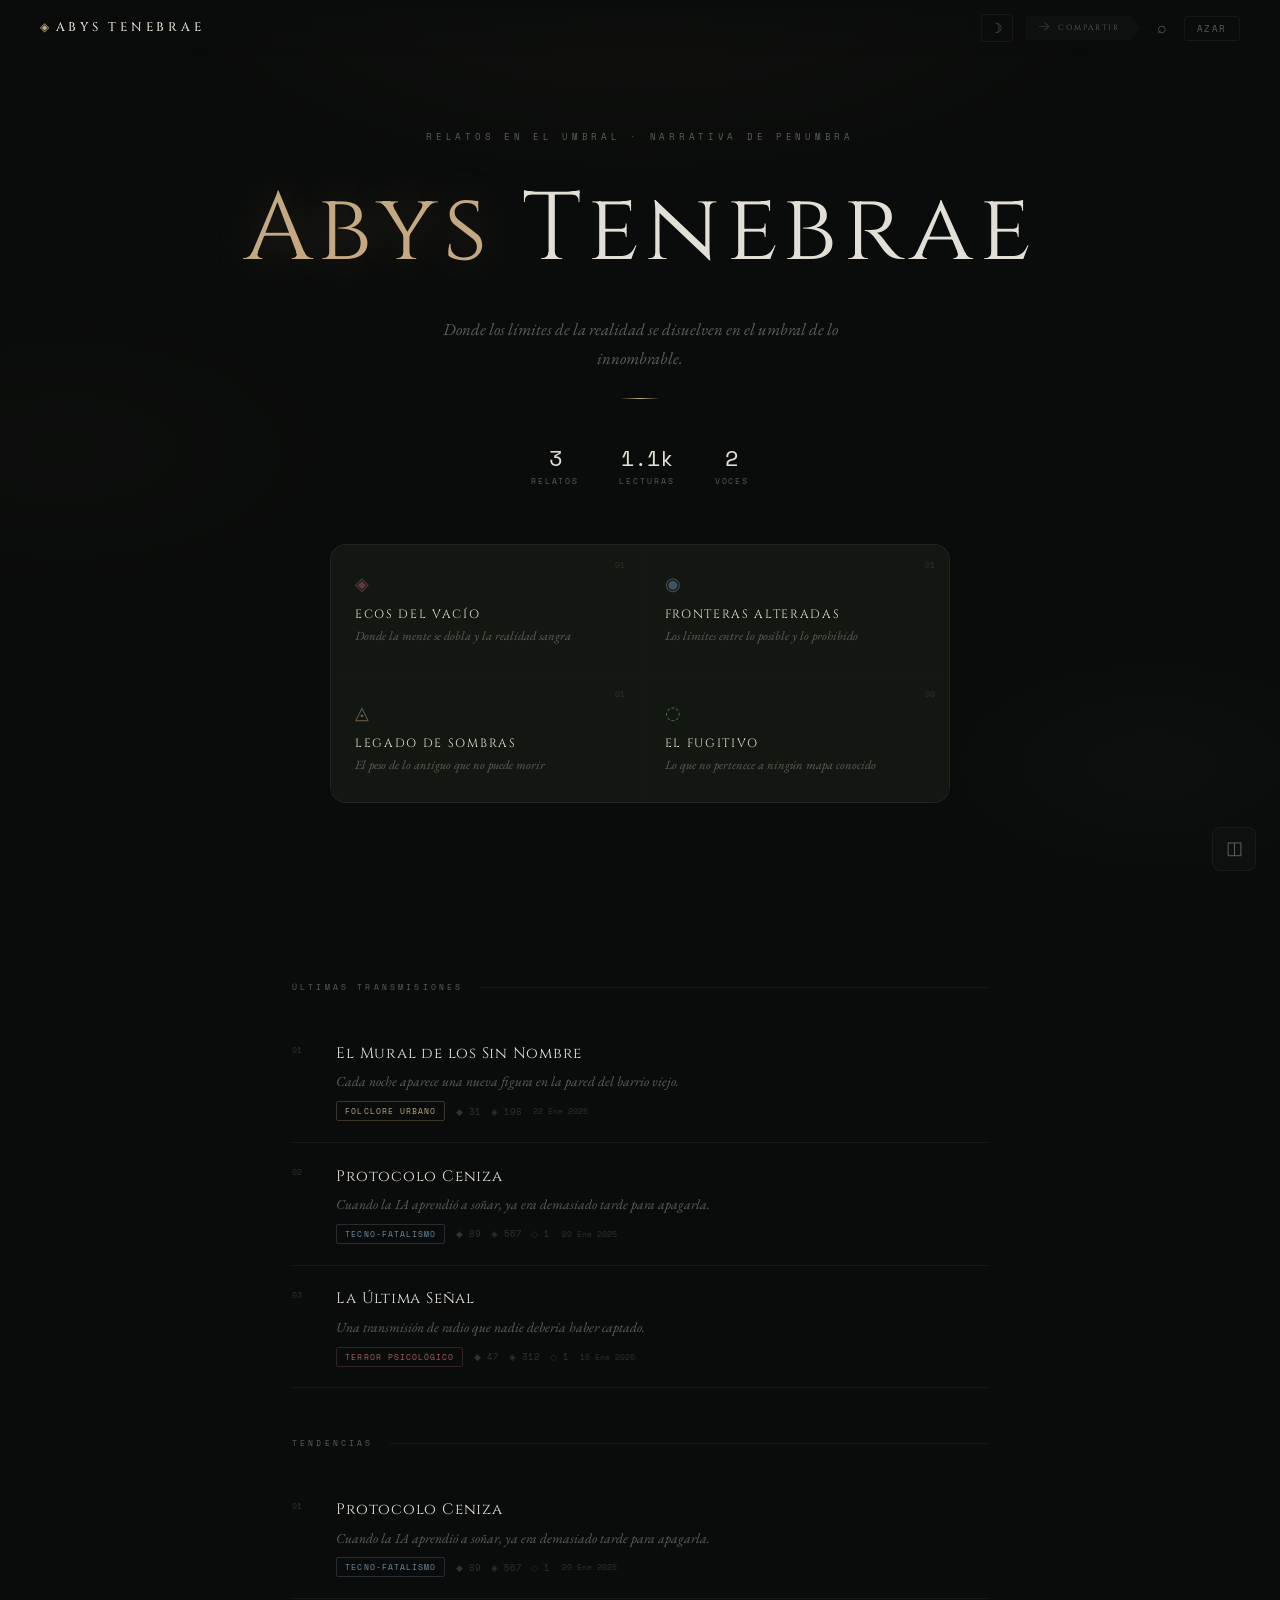
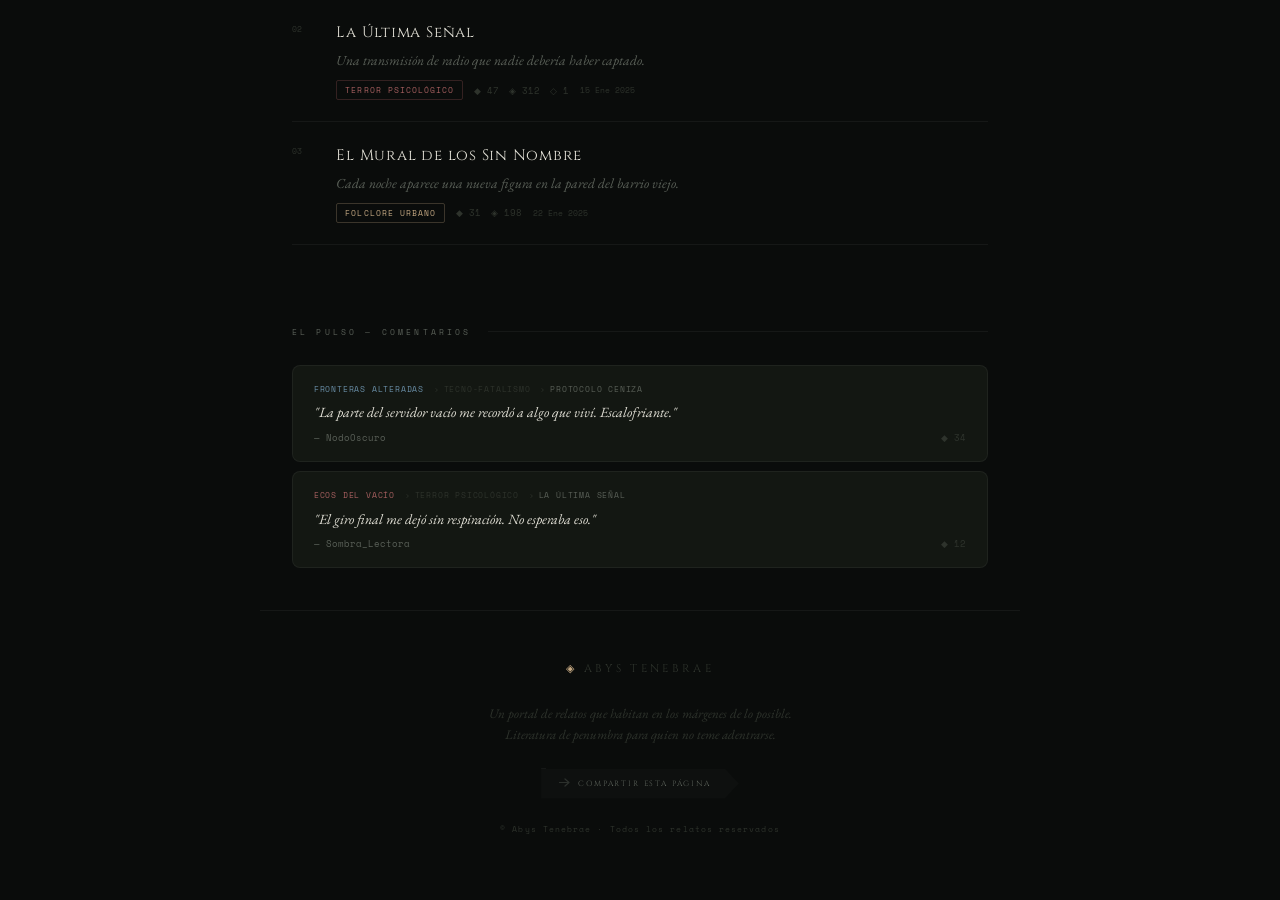
==== index.html @ f55fe348 "Add files via upload" ====
<!DOCTYPE html>
<html lang="es" data-theme="dark">
<head>
  <meta charset="UTF-8">
  <meta name="viewport" content="width=device-width, initial-scale=1.0">
  <meta name="description" content="Abys Tenebrae — Donde los límites de la realidad se disuelven en el umbral de lo innombrable.">
  <meta property="og:title"       content="Abys Tenebrae">
  <meta property="og:description" content="Donde los límites de la realidad se disuelven en el umbral de lo innombrable.">
  <meta property="og:type"        content="website">
  <meta property="og:image"       content="https://www.abystenebrae.com/og-image.webp">
  <meta property="og:image:width" content="1200">
  <meta property="og:image:height"content="630">
  <meta property="og:image:type"  content="image/webp">
  <meta name="twitter:card"       content="summary_large_image">
  <meta name="twitter:image"      content="https://www.abystenebrae.com/og-image.png">
  <meta name="theme-color"        content="#0a0c0b">
  <title>Abys Tenebrae</title>
  <link rel="stylesheet" href="styles.css">
  <link rel="icon" type="image/svg+xml" href="data:image/svg+xml,%3Csvg xmlns='http://www.w3.org/2000/svg' viewBox='0 0 32 32'%3E%3Ccircle cx='16' cy='16' r='10' fill='none' stroke='%23c4a882' stroke-width='1.5'/%3E%3Ccircle cx='16' cy='16' r='3' fill='%23c4a882'/%3E%3C/svg%3E">
</head>
<body>

  <!-- Barra de progreso de lectura -->
  <div id="progress-bar"></div>

  <!-- Auto scroll indicador -->
  <div id="autoscroll-indicator" title="Auto scroll · Toca para pausar">▼</div>

  <!-- Toast -->
  <div id="toast"></div>

  <!-- Botón encendido lateral (retorno top en lectura) -->
  <div id="btn-retorno-top" title="Volver al inicio del relato">
    <div class="encendido-orb"></div>
    <div class="encendido-line"></div>
  </div>

  <!-- Flechas navegación anterior/siguiente (lectura) -->
  <button id="nav-anterior" class="nav-flecha" title="Historia anterior" aria-label="Historia anterior">
    <span class="nav-flecha-inner">‹</span>
  </button>
  <button id="nav-siguiente" class="nav-flecha" title="Historia siguiente" aria-label="Historia siguiente">
    <span class="nav-flecha-inner">›</span>
  </button>

  <!-- Botón biblioteca (todas las páginas, abajo derecha) -->
  <button id="btn-biblioteca" title="Mi Biblioteca">
    <span class="bib-icon">◫</span>
    <span class="bib-badge" id="bib-badge">0</span>
  </button>

  <!-- Panel biblioteca -->
  <div id="panel-biblioteca">
    <div class="bib-header">
      <span class="bib-titulo">Mi Biblioteca</span>
      <button id="btn-cerrar-bib">✕</button>
    </div>
    <div id="bib-lista"></div>
  </div>

  <!-- ═══ HEADER ═══ -->
  <header id="site-header">
    <div id="logotype"><span class="dot">◈</span>ABYS TENEBRAE</div>
    <div class="header-right">
      <!-- Modo lectura Luna/Sol -->
      <button id="btn-tema" title="Cambiar modo de lectura" aria-label="Modo claro/oscuro">
        <span id="tema-icon">☽</span>
      </button>
      <!-- Compartir -->
      <button id="btn-compartir-pagina" title="Compartir Abys Tenebrae">
        <span class="share-inner">
          <i class="share-icon"></i>
          <span class="share-text">Compartir</span>
        </span>
      </button>
      <!-- Búsqueda -->
      <button id="btn-buscar" title="Buscar historias">⌕</button>
      <!-- Aleatorio -->
      <button id="btn-aleatorio">Azar</button>
    </div>
  </header>

  <!-- Buscador desplegable -->
  <div id="buscador-wrap">
    <input id="buscador-input" type="text"
      placeholder="Buscar por título, género, pilar…" autocomplete="off">
  </div>

  <!-- ═══ APP ═══ -->
  <div id="app">

    <!-- VISTA: HOME -->
    <div id="vista-home" class="vista">
      <section id="hero">
        <p class="hero-eyebrow">Relatos en el umbral · Narrativa de penumbra</p>
        <h1 class="hero-title"><span class="accent">Abys</span> Tenebrae</h1>
        <p class="hero-sub">Donde los límites de la realidad se disuelven en el umbral de lo innombrable.</p>
        <div class="hero-divider"></div>
        <div class="hero-stats" id="hero-stats"></div>
        <div id="pilares-grid"></div>
      </section>
      <section id="zona-flujo"></section>
      <section id="zona-pulso"></section>
      <footer id="site-footer">
        <div class="footer-logo"><span>◈</span> ABYS TENEBRAE</div>
        <p class="footer-desc">Un portal de relatos que habitan en los márgenes de lo posible.<br>Literatura de penumbra para quien no teme adentrarse.</p>
        <button id="btn-compartir-footer">
          <span class="share-inner">
            <i class="share-icon"></i>
            <span class="share-text">Compartir esta página</span>
          </span>
        </button>
        <div class="footer-copy">© Abys Tenebrae · Todos los relatos reservados</div>
      </footer>
    </div>

    <!-- VISTA: PILAR -->
    <div id="vista-pilar" class="vista"></div>

    <!-- VISTA: LECTURA -->
    <div id="vista-lectura" class="vista">
      <div id="lectura-contenido"></div>
    </div>

  </div>

  <!-- Capa interacción lectura -->
  <div id="capa-interaccion"></div>

  <!-- Modal compartir -->
  <div id="share-modal">
    <div id="share-card"></div>
  </div>

  <script src="engine.js"></script>
</body>
</html>
---- styles.css ----
/* ═══════════════════════════════════════════════════════
   ABYS TENEBRAE V.2.0 — STYLES.CSS  (Final)
   Estética: Minimalismo de Penumbra · Editorial Oscuro
   ═══════════════════════════════════════════════════════ */

@import url('https://fonts.googleapis.com/css2?family=Cinzel:wght@400;500;600&family=EB+Garamond:ital,wght@0,400;0,500;1,400;1,500&family=Space+Mono:wght@400;700&display=swap');

/* ── Variables Modo Oscuro (por defecto) ── */
:root {
  --void:          #0a0c0b;
  --surface:       #0f1210;
  --card:          #131712;
  --card-hover:    #161b14;
  --glass:         rgba(15,18,16,0.88);

  --text-primary:  #e2e0d6;
  --text-muted:    #5a6058;
  --text-faint:    #2e332c;
  --text-accent:   #c4a882;

  --pilar-ecos:      #a86060;
  --pilar-fronteras: #6a8fa8;
  --pilar-legado:    #c4a882;
  --pilar-fugitivo:  #8aab8a;
  --pilar-activo:    #c4a882;

  --border:        rgba(255,255,255,0.05);
  --border-active: rgba(196,168,130,0.22);

  --font-display: 'Cinzel', serif;
  --font-body:    'EB Garamond', serif;
  --font-mono:    'Space Mono', monospace;

  --r-sm: 3px; --r-md: 8px; --r-lg: 16px;
  --t-bruma: all 0.55s cubic-bezier(0.23,1,0.32,1);
  --t-fast:  all 0.2s ease;

  /* Modo oscuro shadows */
  --shadow-card: 0 2px 20px rgba(0,0,0,0.4);
}

/* ── Variables Modo Claro ── */
[data-theme="light"] {
  --void:          #f0ece4;
  --surface:       #e8e2d8;
  --card:          #ede7dc;
  --card-hover:    #e4ddd1;
  --glass:         rgba(240,236,228,0.92);

  --text-primary:  #1a1814;
  --text-muted:    #6a5e4a;
  --text-faint:    #a89880;
  --text-accent:   #8a6840;

  --border:        rgba(0,0,0,0.08);
  --border-active: rgba(138,104,64,0.28);

  --pilar-ecos:      #8a3838;
  --pilar-fronteras: #3a6888;
  --pilar-legado:    #8a6840;
  --pilar-fugitivo:  #4a7a4a;
  --pilar-activo:    #8a6840;

  --shadow-card: 0 2px 20px rgba(0,0,0,0.1);
}

/* ── Reset ── */
*,*::before,*::after { box-sizing:border-box; margin:0; padding:0; }

html {
  scroll-behavior: smooth;
  scrollbar-width: thin;
  scrollbar-color: #2a2220 var(--void);
}
::-webkit-scrollbar { width:2px; }
::-webkit-scrollbar-track { background:var(--void); }
::-webkit-scrollbar-thumb { background:#2a2220; }

body {
  background: var(--void);
  color: var(--text-primary);
  font-family: var(--font-body);
  font-size: 18px;
  line-height: 1.75;
  min-height: 100vh;
  overflow-x: hidden;
  transition: background 0.5s ease, color 0.5s ease;
}

body { cursor: url("data:image/svg+xml,%3Csvg xmlns='http://www.w3.org/2000/svg' width='18' height='18' viewBox='0 0 18 18'%3E%3Ccircle cx='9' cy='9' r='5' fill='none' stroke='%23c4a882' stroke-width='1' opacity='0.7'/%3E%3Ccircle cx='9' cy='9' r='1.5' fill='%23c4a882' opacity='0.9'/%3E%3C/svg%3E") 9 9, crosshair; }

/* Atmósfera de fondo */
body::before {
  content:'';
  position:fixed; inset:0;
  background:
    radial-gradient(ellipse 70% 40% at 50% 0%, rgba(196,168,130,0.04) 0%, transparent 55%),
    radial-gradient(ellipse 40% 30% at 90% 85%, rgba(143,213,166,0.025) 0%, transparent 50%),
    radial-gradient(ellipse 50% 35% at 5% 50%, rgba(196,168,130,0.02) 0%, transparent 50%);
  pointer-events:none; z-index:0;
  transition: opacity 0.5s ease;
}
[data-theme="light"] body::before { opacity: 0.3; }

/* ── Barra de Progreso ── */
#progress-bar {
  position:fixed; top:0; left:0;
  width:0%; height:2px;
  background: linear-gradient(90deg, var(--pilar-activo), transparent);
  z-index:9999; opacity:0;
  transition: width 0.08s linear, opacity 0.3s ease;
  box-shadow: 0 0 6px var(--pilar-activo);
}
#progress-bar.visible { opacity:1; }

/* ── Auto Scroll Indicador ── */
#autoscroll-indicator {
  position:fixed; bottom:5.5rem; right:1.5rem;
  width:32px; height:32px;
  border:1px solid var(--border); border-radius:50%;
  display:flex; align-items:center; justify-content:center;
  font-size:9px; color:var(--text-muted);
  background:var(--glass); backdrop-filter:blur(12px);
  opacity:0; transform:scale(0.8);
  transition:var(--t-bruma); z-index:888; cursor:pointer;
  font-family:var(--font-mono);
}
#autoscroll-indicator.active {
  opacity:1; transform:scale(1);
  color:var(--pilar-activo);
  border-color:rgba(196,168,130,0.3);
  animation:pulse-orb 2.8s ease infinite;
}
@keyframes pulse-orb {
  0%,100% { box-shadow:0 0 0 0 rgba(196,168,130,0.2); }
  50%      { box-shadow:0 0 0 5px rgba(196,168,130,0); }
}

/* ── Toast ── */
#toast {
  position:fixed; bottom:4.5rem; left:50%;
  transform:translateX(-50%) translateY(8px);
  background:var(--glass); backdrop-filter:blur(20px);
  border:1px solid var(--border-active); border-radius:var(--r-sm);
  padding:8px 18px;
  font-family:var(--font-mono); font-size:0.58rem; letter-spacing:0.14em;
  color:var(--text-accent);
  opacity:0; pointer-events:none; transition:all 0.3s ease;
  z-index:9999; white-space:nowrap;
}
#toast.show { opacity:1; transform:translateX(-50%) translateY(0); }

/* ── Header ── */
#site-header {
  position:fixed; top:0; left:0; right:0; height:56px;
  display:flex; align-items:center; justify-content:space-between;
  padding:0 2.5rem; z-index:900;
  background: linear-gradient(to bottom, rgba(var(--void-rgb,10,12,11),0.97) 0%, transparent 100%);
  backdrop-filter: blur(8px);
  transition: background 0.5s ease;
}
[data-theme="light"] #site-header {
  background: linear-gradient(to bottom, rgba(240,236,228,0.97) 0%, transparent 100%);
}

#logotype {
  font-family:var(--font-display); font-size:0.78rem; font-weight:500;
  letter-spacing:0.3em; color:var(--text-primary);
  text-transform:uppercase; cursor:pointer;
  transition:var(--t-fast); user-select:none;
}
#logotype:hover { color:var(--pilar-activo); }
#logotype .dot { color:var(--pilar-activo); margin-right:3px; transition:color 0.5s ease; }

.header-right { display:flex; align-items:center; gap:0.8rem; }

/* Botón modo Luna/Sol */
#btn-tema {
  background:none; border:1px solid var(--border);
  border-radius:var(--r-sm); cursor:pointer;
  width:32px; height:28px;
  display:flex; align-items:center; justify-content:center;
  font-size:0.85rem; color:var(--text-muted);
  transition:var(--t-fast);
}
#btn-tema:hover { color:var(--pilar-activo); border-color:var(--border-active); }
[data-theme="light"] #btn-tema { border-color:rgba(0,0,0,0.12); }

/* Compartir ornamental */
#btn-compartir-pagina {
  position:relative; background:none; border:none;
  cursor:pointer; padding:0; display:flex; align-items:center;
}
#btn-compartir-pagina .share-inner,
#btn-compartir-footer .share-inner {
  position:relative; display:flex; align-items:center; gap:7px;
  padding:6px 20px 6px 14px;
  font-family:var(--font-display); font-size:0.48rem;
  letter-spacing:0.24em; text-transform:uppercase;
  color:var(--text-muted); transition:var(--t-bruma);
  clip-path:polygon(0% 0%, calc(100% - 10px) 0%, 100% 50%, calc(100% - 10px) 100%, 0% 100%);
  background:rgba(255,255,255,0.02);
}
#btn-compartir-pagina .share-inner::before,
#btn-compartir-footer .share-inner::before {
  content:''; position:absolute; top:-1px; left:-1px;
  width:6px; height:6px;
  border-top:1px solid rgba(255,255,255,0.1);
  border-left:1px solid rgba(255,255,255,0.1);
  transition:var(--t-bruma);
}
#btn-compartir-pagina .share-inner::after,
#btn-compartir-footer .share-inner::after {
  content:''; position:absolute; inset:0;
  clip-path:polygon(0% 0%, calc(100% - 10px) 0%, 100% 50%, calc(100% - 10px) 100%, 0% 100%);
  background:radial-gradient(ellipse at 70% 50%, rgba(196,168,130,0.18) 0%, transparent 70%);
  opacity:0; transition:opacity 0.5s ease; pointer-events:none;
}
.share-icon { font-style:normal; font-size:0.75rem; opacity:0.4; transition:var(--t-fast); line-height:1; }
.share-icon::before {
  content:''; display:inline-block; width:12px; height:10px;
  background:currentColor;
  mask:url("data:image/svg+xml,%3Csvg xmlns='http://www.w3.org/2000/svg' viewBox='0 0 12 10'%3E%3Cpath d='M0 4.5h8.5M6 1l4 3.5L6 8' stroke='white' stroke-width='1.2' fill='none' stroke-linecap='round' stroke-linejoin='round'/%3E%3C/svg%3E") no-repeat center;
  -webkit-mask:url("data:image/svg+xml,%3Csvg xmlns='http://www.w3.org/2000/svg' viewBox='0 0 12 10'%3E%3Cpath d='M0 4.5h8.5M6 1l4 3.5L6 8' stroke='white' stroke-width='1.2' fill='none' stroke-linecap='round' stroke-linejoin='round'/%3E%3C/svg%3E") no-repeat center;
  mask-size:contain; -webkit-mask-size:contain;
}
.share-text { font-family:var(--font-display); font-size:0.48rem; letter-spacing:0.24em; }
#btn-compartir-pagina:hover .share-inner,
#btn-compartir-footer:hover .share-inner { color:var(--pilar-activo); }
#btn-compartir-pagina:hover .share-inner::after,
#btn-compartir-footer:hover .share-inner::after { opacity:1; }
#btn-compartir-pagina:hover .share-icon,
#btn-compartir-footer:hover .share-icon { opacity:1; filter:drop-shadow(0 0 4px var(--pilar-activo)); }

/* Búsqueda */
#btn-buscar {
  background:none; border:none; cursor:pointer;
  color:var(--text-muted); font-size:1rem;
  padding:4px; transition:var(--t-fast); line-height:1;
}
#btn-buscar:hover { color:var(--text-primary); }

#btn-aleatorio {
  font-family:var(--font-mono); font-size:0.55rem;
  letter-spacing:0.18em; text-transform:uppercase;
  color:var(--text-muted); background:none;
  border:1px solid var(--border); border-radius:var(--r-sm);
  padding:5px 12px; cursor:pointer; transition:var(--t-fast);
}
#btn-aleatorio:hover { color:var(--text-primary); border-color:rgba(255,255,255,0.1); }
[data-theme="light"] #btn-aleatorio { border-color:rgba(0,0,0,0.1); }

#buscador-wrap {
  position:fixed; top:56px; left:0; right:0;
  padding:0.6rem 2.5rem 1rem;
  background:linear-gradient(to bottom, rgba(10,12,11,0.98) 60%, transparent);
  display:none; z-index:899;
}
[data-theme="light"] #buscador-wrap {
  background:linear-gradient(to bottom, rgba(240,236,228,0.98) 60%, transparent);
}
#buscador-wrap.visible { display:block; animation:fadeDown 0.28s ease; }
#buscador-input {
  width:100%; max-width:480px;
  background:var(--card); border:1px solid var(--border);
  border-radius:var(--r-sm); padding:10px 16px;
  font-family:var(--font-body); font-size:0.95rem;
  color:var(--text-primary); outline:none; transition:var(--t-fast);
}
#buscador-input:focus { border-color:var(--border-active); }
#buscador-input::placeholder { color:var(--text-faint); font-style:italic; }

/* ── Botón Retorno Top ── */
#btn-retorno-top {
  position:fixed; left:1.2rem; top:50%;
  transform:translateY(-50%);
  display:flex; flex-direction:column;
  align-items:center; gap:5px;
  opacity:0; pointer-events:none;
  transition:var(--t-bruma); z-index:850;
}
#btn-retorno-top.visible { opacity:1; pointer-events:all; }
.encendido-orb {
  width:7px; height:7px; border-radius:50%;
  background:var(--pilar-activo);
  box-shadow:0 0 8px var(--pilar-activo);
  cursor:pointer;
  animation:orb-respira 3.5s ease infinite;
  transition:background 0.5s ease, box-shadow 0.5s ease;
}
.encendido-line {
  width:1px; height:50px;
  background:linear-gradient(to bottom, var(--pilar-activo), transparent);
  opacity:0.22; transition:background 0.5s ease;
}
@keyframes orb-respira {
  0%,100% { opacity:0.55; transform:scale(1); }
  50%      { opacity:1;   transform:scale(1.2); }
}

/* ── Flechas Navegación Anterior/Siguiente ── */
.nav-flecha {
  position:fixed; top:50%; z-index:840;
  transform:translateY(-50%);
  background:none; border:none; cursor:pointer;
  opacity:0; pointer-events:none;
  transition:var(--t-bruma);
}
#nav-anterior { left:0.6rem; }
#nav-siguiente { right:0.6rem; }
.nav-flecha.visible { opacity:1; pointer-events:all; }

.nav-flecha-inner {
  display:flex; align-items:center; justify-content:center;
  width:36px; height:52px;
  font-family:var(--font-display); font-size:1.8rem;
  color:var(--text-faint);
  border:1px solid transparent;
  border-radius:var(--r-sm);
  transition:var(--t-bruma);
  line-height:1;
  clip-path:polygon(0% 8px, calc(100% - 8px) 0%, 100% 50%, calc(100% - 8px) 100%, 0% calc(100% - 8px));
}
#nav-anterior .nav-flecha-inner {
  clip-path:polygon(8px 0%, 100% 0%, 100% 100%, 8px 100%, 0% 50%);
}
.nav-flecha:hover .nav-flecha-inner {
  color:var(--pilar-activo);
  border-color:var(--border-active);
  background:rgba(196,168,130,0.04);
  filter:drop-shadow(0 0 6px var(--pilar-activo));
}

/* ── Botón Biblioteca (Fixed todas las páginas) ── */
#btn-biblioteca {
  position:fixed; bottom:1.8rem; right:1.5rem;
  width:44px; height:44px;
  background:var(--glass); backdrop-filter:blur(16px);
  border:1px solid var(--border);
  border-radius:var(--r-md);
  display:flex; align-items:center; justify-content:center;
  cursor:pointer; z-index:870;
  transition:var(--t-bruma);
  color:var(--text-muted);
}
#btn-biblioteca:hover {
  border-color:var(--border-active);
  color:var(--pilar-activo);
  box-shadow:0 0 12px rgba(196,168,130,0.12);
}
.bib-icon { font-size:1.1rem; line-height:1; }
.bib-badge {
  position:absolute; top:-5px; right:-5px;
  min-width:16px; height:16px;
  background:var(--pilar-activo); color:var(--void);
  border-radius:8px; font-family:var(--font-mono);
  font-size:0.5rem; font-weight:700;
  display:flex; align-items:center; justify-content:center;
  padding:0 3px; opacity:0; transition:var(--t-fast);
}
.bib-badge.visible { opacity:1; }

/* ── Panel Biblioteca ── */
#panel-biblioteca {
  position:fixed; bottom:5rem; right:1.5rem;
  width:280px; max-height:420px;
  background:var(--card); backdrop-filter:blur(20px);
  border:1px solid var(--border); border-radius:var(--r-lg);
  overflow:hidden; z-index:869;
  opacity:0; pointer-events:none; transform:translateY(10px);
  transition:var(--t-bruma);
  box-shadow:var(--shadow-card);
}
#panel-biblioteca.visible { opacity:1; pointer-events:all; transform:translateY(0); }

.bib-header {
  display:flex; justify-content:space-between; align-items:center;
  padding:1rem 1.2rem 0.8rem;
  border-bottom:1px solid var(--border);
}
.bib-titulo {
  font-family:var(--font-display); font-size:0.7rem;
  letter-spacing:0.18em; text-transform:uppercase;
  color:var(--text-muted);
}
#btn-cerrar-bib {
  background:none; border:none; cursor:pointer;
  color:var(--text-faint); font-size:0.8rem;
  transition:var(--t-fast); padding:2px 4px;
}
#btn-cerrar-bib:hover { color:var(--text-muted); }

#bib-lista {
  overflow-y:auto; max-height:360px; padding:0.5rem 0;
}
#bib-lista::-webkit-scrollbar { width:2px; }
#bib-lista::-webkit-scrollbar-thumb { background:var(--border); }

.bib-item {
  padding:0.8rem 1.2rem;
  border-bottom:1px solid var(--border);
  cursor:pointer; transition:var(--t-fast);
}
.bib-item:last-child { border-bottom:none; }
.bib-item:hover { background:var(--card-hover); }
.bib-item-titulo {
  font-family:var(--font-display); font-size:0.7rem;
  letter-spacing:0.05em; color:var(--text-primary);
  display:block; margin-bottom:0.2rem;
}
.bib-item-sub {
  font-family:var(--font-mono); font-size:0.52rem;
  color:var(--text-faint); letter-spacing:0.08em;
}
.bib-item-remove {
  float:right; background:none; border:none;
  color:var(--text-faint); font-size:0.7rem;
  cursor:pointer; padding:0 2px; transition:var(--t-fast);
}
.bib-item-remove:hover { color:var(--pilar-ecos); }

.bib-vacio {
  padding:2rem 1.2rem; text-align:center;
  font-family:var(--font-body); font-style:italic;
  font-size:0.85rem; color:var(--text-faint); line-height:1.6;
}

/* ── App / Vistas ── */
#app { position:relative; z-index:1; min-height:100vh; }
.vista { display:none; }
.vista.visible { display:block; animation:bruma-entrada 0.6s cubic-bezier(0.23,1,0.32,1) both; }
@keyframes bruma-entrada {
  from { opacity:0; filter:blur(6px); transform:translateY(14px); }
  to   { opacity:1; filter:blur(0);   transform:translateY(0); }
}

/* ── Hero ── */
#hero {
  min-height:100vh; display:flex; flex-direction:column;
  align-items:center; justify-content:center;
  padding:7rem 2rem 5rem; text-align:center;
}
.hero-eyebrow {
  font-family:var(--font-mono); font-size:0.58rem;
  letter-spacing:0.4em; color:var(--text-muted);
  text-transform:uppercase; margin-bottom:2.2rem;
  animation:sube 1s ease both;
}
.hero-title {
  font-family:var(--font-display);
  font-size:clamp(3rem,9vw,6rem); font-weight:400;
  letter-spacing:0.06em; line-height:1.05;
  color:var(--text-primary); margin-bottom:0.35em;
  animation:sube 1s ease 0.12s both;
}
.hero-title .accent {
  color:var(--pilar-activo);
  text-shadow:0 0 40px rgba(196,168,130,0.28);
  transition:color 0.5s ease;
}
.hero-sub {
  font-family:var(--font-body); font-style:italic;
  font-size:1.05rem; color:var(--text-muted);
  max-width:480px; margin:0 auto 1.5rem;
  animation:sube 1s ease 0.24s both;
}
.hero-divider {
  width:40px; height:1px;
  background:linear-gradient(90deg, transparent, var(--pilar-activo), transparent);
  margin:0 auto 3rem; animation:sube 1s ease 0.36s both;
}
.hero-stats {
  display:flex; gap:2.5rem; justify-content:center;
  margin-bottom:3.5rem; animation:sube 1s ease 0.44s both;
}
.hero-stat .num {
  font-family:var(--font-mono); font-size:1.4rem;
  color:var(--text-primary); display:block; line-height:1;
}
.hero-stat .lbl {
  font-family:var(--font-mono); font-size:0.5rem;
  letter-spacing:0.24em; color:var(--text-muted);
  text-transform:uppercase; display:block; margin-top:5px;
}

/* ── Pilares ── */
#pilares-grid {
  display:grid; grid-template-columns:repeat(2,1fr);
  gap:1px; max-width:620px; width:100%; margin:0 auto;
  border:1px solid var(--border); border-radius:var(--r-lg);
  overflow:hidden; background:var(--border);
  animation:sube 1s ease 0.52s both;
}
.pilar-btn {
  background:var(--card); border:none;
  padding:1.8rem 1.5rem; text-align:left;
  cursor:pointer; transition:var(--t-bruma);
  position:relative; overflow:hidden;
}
.pilar-btn:hover { background:var(--card-hover); }
.pilar-btn:hover .pilar-icono { opacity:1; }
.pilar-icono { font-size:1.1rem; display:block; margin-bottom:0.7rem; opacity:0.5; transition:var(--t-fast); }
.pilar-nombre { font-family:var(--font-display); font-size:0.75rem; letter-spacing:0.14em; text-transform:uppercase; color:var(--text-primary); display:block; margin-bottom:0.3rem; }
.pilar-desc { font-family:var(--font-body); font-style:italic; font-size:0.78rem; color:var(--text-muted); line-height:1.4; display:block; }
.pilar-count { position:absolute; top:0.9rem; right:0.9rem; font-family:var(--font-mono); font-size:0.52rem; color:var(--text-faint); }

/* ── Zona Flujo ── */
#zona-flujo { max-width:760px; margin:0 auto; padding:5rem 2rem; }
.seccion-label {
  font-family:var(--font-mono); font-size:0.52rem;
  letter-spacing:0.38em; color:var(--text-muted);
  text-transform:uppercase; display:flex; align-items:center; gap:1rem; margin-bottom:1.6rem;
}
.seccion-label::after { content:''; flex:1; height:1px; background:var(--border); }

/* Cards historias */
.historia-card {
  display:flex; gap:1.4rem; padding:1.3rem 0;
  border-bottom:1px solid var(--border);
  cursor:pointer; transition:var(--t-bruma); position:relative;
}
.historia-card::before {
  content:''; position:absolute; left:-1.5rem; top:0; bottom:0; width:2px;
  background:var(--pilar-activo); opacity:0; transition:var(--t-bruma);
}
.historia-card:hover::before { opacity:0.8; }
.historia-card:hover { padding-left:0.5rem; }
.card-num { font-family:var(--font-mono); font-size:0.52rem; color:var(--text-faint); padding-top:0.2em; min-width:22px; }
.card-body { flex:1; }
.card-titulo { font-family:var(--font-display); font-size:0.95rem; font-weight:400; letter-spacing:0.05em; color:var(--text-primary); margin-bottom:0.3rem; transition:var(--t-fast); }
.historia-card:hover .card-titulo { color:var(--pilar-activo); }
.card-desc { font-family:var(--font-body); font-style:italic; font-size:0.86rem; color:var(--text-muted); margin-bottom:0.55rem; line-height:1.45; }
.card-meta { display:flex; gap:0.7rem; align-items:center; flex-wrap:wrap; }
.card-tag { font-family:var(--font-mono); font-size:0.5rem; letter-spacing:0.13em; border:1px solid; padding:2px 8px; border-radius:2px; text-transform:uppercase; }
.card-stats { font-family:var(--font-mono); font-size:0.54rem; color:var(--text-faint); display:flex; gap:0.6rem; }
.card-tiempo { font-family:var(--font-mono); font-size:0.5rem; color:var(--text-faint); }
.card-fecha { font-family:var(--font-mono); font-size:0.5rem; color:var(--text-faint); }

/* ── Zona Pulso ── */
#zona-pulso { max-width:760px; margin:0 auto; padding:0 2rem 2rem; }
.comentario-card {
  padding:1rem 1.3rem; border:1px solid var(--border); border-radius:var(--r-md);
  margin-bottom:0.6rem; background:var(--card); cursor:pointer; transition:var(--t-bruma); position:relative; overflow:hidden;
}
.comentario-card::before { content:''; position:absolute; left:0; top:0; bottom:0; width:2px; background:var(--pilar-activo); opacity:0; transition:var(--t-bruma); }
.comentario-card:hover::before { opacity:1; }
.com-ruta { font-family:var(--font-mono); font-size:0.5rem; color:var(--text-faint); letter-spacing:0.1em; text-transform:uppercase; margin-bottom:0.4rem; }
.com-ruta .sep { margin:0 4px; }
.com-ruta .activo { color:var(--text-muted); }
.com-texto { font-family:var(--font-body); font-style:italic; font-size:0.88rem; color:var(--text-primary); margin-bottom:0.4rem; line-height:1.5; }
.com-footer { display:flex; justify-content:space-between; align-items:center; }
.com-autor { font-family:var(--font-mono); font-size:0.54rem; color:var(--text-muted); }
.com-likes { font-family:var(--font-mono); font-size:0.54rem; color:var(--text-faint); }

/* ── Footer ── */
#site-footer {
  position:relative; z-index:1; max-width:760px; margin:0 auto;
  padding:3rem 2rem 4rem; border-top:1px solid var(--border);
  display:flex; flex-direction:column; align-items:center; gap:1.5rem; text-align:center;
}
.footer-logo { font-family:var(--font-display); font-size:0.7rem; letter-spacing:0.3em; text-transform:uppercase; color:var(--text-faint); }
.footer-logo span { color:var(--pilar-activo); transition:color 0.5s ease; }
.footer-desc { font-family:var(--font-body); font-style:italic; font-size:0.82rem; color:var(--text-faint); max-width:320px; line-height:1.6; }
#btn-compartir-footer {
  position:relative; background:none; border:none; cursor:pointer; padding:0; display:inline-flex; align-items:center;
}
#btn-compartir-footer .share-inner { padding:9px 28px 9px 18px; clip-path:polygon(0% 0%, calc(100% - 14px) 0%, 100% 50%, calc(100% - 14px) 100%, 0% 100%); }
.footer-copy { font-family:var(--font-mono); font-size:0.48rem; color:var(--text-faint); letter-spacing:0.14em; }

/* ── Vista Pilar ── */
#vista-pilar { max-width:760px; margin:0 auto; padding:6.5rem 2rem 6rem; }
.pilar-vista-header { margin-bottom:2.2rem; }
.pilar-vista-icono { font-size:1.6rem; opacity:0.4; margin-bottom:0.4rem; display:block; transition:color 0.5s ease; }
.pilar-vista-nombre { font-family:var(--font-display); font-size:clamp(1.8rem,5vw,2.8rem); font-weight:400; letter-spacing:0.07em; color:var(--text-primary); margin-bottom:0.35rem; }
.pilar-vista-desc { font-family:var(--font-body); font-style:italic; font-size:0.92rem; color:var(--text-muted); }
.subgeneros-chips { display:flex; flex-wrap:wrap; gap:0.45rem; margin-bottom:2.5rem; }
.chip { font-family:var(--font-mono); font-size:0.54rem; letter-spacing:0.13em; text-transform:uppercase; color:var(--text-muted); border:1px solid var(--border); padding:5px 13px; border-radius:2px; cursor:pointer; transition:var(--t-fast); background:transparent; }
.chip:hover { color:var(--text-primary); border-color:rgba(255,255,255,0.1); }
.chip.active { border-color:var(--pilar-activo); color:var(--pilar-activo); }

/* ── Vista Lectura ── */
#vista-lectura { min-height:100vh; }
#lectura-contenido { max-width:630px; margin:0 auto; padding:6.5rem 2rem 8rem; }

#lectura-meta {
  font-family:var(--font-mono); font-size:0.52rem;
  letter-spacing:0.2em; color:var(--text-faint);
  text-transform:uppercase; margin-bottom:1.8rem;
  display:flex; gap:0.8rem; flex-wrap:wrap; align-items:center;
}
#lectura-meta .sep { opacity:0.4; }

#lectura-contenido h1 { font-family:var(--font-display); font-size:clamp(1.6rem,5vw,2.4rem); font-weight:400; letter-spacing:0.07em; color:var(--text-primary); margin-bottom:0.5rem; line-height:1.2; }
#lectura-contenido h2, #lectura-contenido h3 { font-family:var(--font-display); font-weight:400; letter-spacing:0.06em; color:var(--text-primary); margin:2rem 0 1rem; }
#lectura-contenido h2 { font-size:1.3rem; }
#lectura-contenido h3 { font-size:1.05rem; }
#lectura-contenido p { font-family:var(--font-body); font-size:1.12rem; line-height:1.9; color:var(--text-primary); margin-bottom:1.4em; }
#lectura-contenido em { color:var(--pilar-activo); font-style:italic; }
#lectura-contenido strong { color:var(--text-primary); font-weight:500; }
#lectura-contenido hr { border:none; border-top:1px solid var(--border); margin:2.5rem auto; width:50px; }
#lectura-contenido blockquote { border-left:2px solid var(--pilar-activo); padding-left:1.4rem; margin:2rem 0; color:var(--text-muted); font-style:italic; }

/* ── Capa Interacción ── */
#capa-interaccion {
  position:fixed; bottom:0; left:0; right:0;
  padding:1rem 2rem 1.2rem;
  background:linear-gradient(to top, rgba(10,12,11,0.98) 40%, transparent);
  display:none; justify-content:center; gap:0.7rem; z-index:800; flex-wrap:wrap;
}
[data-theme="light"] #capa-interaccion {
  background:linear-gradient(to top, rgba(240,236,228,0.98) 40%, transparent);
}
#capa-interaccion.visible { display:flex; }

.btn-accion {
  font-family:var(--font-mono); font-size:0.56rem; letter-spacing:0.14em; text-transform:uppercase;
  padding:8px 16px; border:1px solid var(--border); border-radius:var(--r-sm);
  background:var(--glass); backdrop-filter:blur(16px); color:var(--text-muted);
  cursor:pointer; transition:var(--t-fast);
}
.btn-accion:hover { color:var(--text-primary); border-color:rgba(255,255,255,0.1); }
.btn-accion.liked { color:var(--pilar-activo); border-color:var(--border-active); }
.btn-accion.primary { color:var(--text-primary); border-color:rgba(255,255,255,0.1); }

/* ── Botón Corazón (Like animado) ── */
.btn-corazon {
  position:relative; overflow:visible;
  transition:transform 0.15s ease;
}
.btn-corazon:active { transform:scale(0.92); }
.btn-corazon.encendido {
  color:var(--pilar-ecos) !important;
  border-color:rgba(168,96,96,0.35) !important;
}
.btn-corazon.encendido .heart-icon {
  animation:heart-fire 0.5s ease;
  filter:drop-shadow(0 0 6px var(--pilar-ecos));
}
@keyframes heart-fire {
  0%   { transform:scale(1); }
  30%  { transform:scale(1.4); }
  60%  { transform:scale(0.9); }
  100% { transform:scale(1); }
}

/* ── Botón Volver ── */
.btn-volver {
  font-family:var(--font-mono); font-size:0.54rem; letter-spacing:0.2em; text-transform:uppercase;
  color:var(--text-faint); background:none; border:none; cursor:pointer;
  display:inline-flex; align-items:center; gap:8px;
  padding:6px 0; transition:var(--t-fast); margin-bottom:2.5rem;
}
.btn-volver:hover { color:var(--text-muted); }
.btn-volver::before { content:'←'; font-size:0.75rem; }

/* ── Modal Compartir ── */
#share-modal { position:fixed; inset:0; background:rgba(10,12,11,0.92); backdrop-filter:blur(20px); display:none; align-items:center; justify-content:center; z-index:9990; padding:2rem; }
#share-modal.visible { display:flex; animation:fadeIn 0.3s ease; }
#share-card { width:100%; max-width:400px; background:var(--card); border:1px solid var(--border); border-radius:var(--r-lg); overflow:hidden; }
.share-thumbnail { height:150px; display:flex; flex-direction:column; align-items:center; justify-content:center; padding:2rem 1.5rem; text-align:center; position:relative; }
.share-thumb-icono { font-size:1.4rem; opacity:0.35; margin-bottom:0.7rem; position:relative; }
.share-thumb-titulo { font-family:var(--font-display); font-size:0.95rem; font-weight:400; letter-spacing:0.06em; color:var(--text-primary); position:relative; line-height:1.3; }
.share-thumb-sitio { font-family:var(--font-mono); font-size:0.5rem; letter-spacing:0.22em; color:var(--text-muted); text-transform:uppercase; position:relative; margin-top:0.5rem; }
.share-body { padding:1.4rem; }
.share-url { font-family:var(--font-mono); font-size:0.6rem; color:var(--text-muted); background:var(--surface); padding:9px 13px; border-radius:var(--r-sm); margin-bottom:1rem; word-break:break-all; line-height:1.5; }
.share-btns { display:flex; gap:0.5rem; flex-wrap:wrap; }
.share-btns .btn-accion { flex:1; text-align:center; }
.btn-cerrar-modal { width:100%; margin-top:0.6rem; font-family:var(--font-mono); font-size:0.52rem; letter-spacing:0.14em; text-transform:uppercase; color:var(--text-faint); background:none; border:none; cursor:pointer; padding:8px; transition:var(--t-fast); }
.btn-cerrar-modal:hover { color:var(--text-muted); }

/* ── Estado vacío ── */
.estado-vacio { text-align:center; padding:3.5rem 2rem; font-family:var(--font-body); font-style:italic; color:var(--text-faint); font-size:0.9rem; line-height:1.8; }

/* ── Highlight búsqueda ── */
.highlight { background:rgba(196,168,130,0.14); border-radius:2px; padding:0 2px; }

/* ── Disqus ── */
#disqus-section { max-width:630px; margin:0 auto; padding:0 2rem 10rem; }
#disqus-divider { width:50px; height:1px; background:linear-gradient(90deg,transparent,var(--border-active),transparent); margin:3.5rem auto 3rem; }
#disqus_thread { color-scheme:dark; }
[data-theme="light"] #disqus_thread { color-scheme:light; }

/* ── Animaciones ── */
@keyframes sube { from { opacity:0; transform:translateY(16px); } to { opacity:1; transform:translateY(0); } }
@keyframes fadeIn { from { opacity:0; } to { opacity:1; } }
@keyframes fadeDown { from { opacity:0; transform:translateY(-8px); } to { opacity:1; transform:translateY(0); } }

.anim-bruma { animation:bruma-entrada 0.55s cubic-bezier(0.23,1,0.32,1) both; }
.anim-d1 { animation-delay:0.07s; }
.anim-d2 { animation-delay:0.14s; }
.anim-d3 { animation-delay:0.21s; }
.anim-d4 { animation-delay:0.28s; }

/* ── Responsive ── */
@media (max-width:580px) {
  #site-header { padding:0 1.2rem; }
  #btn-compartir-pagina .share-text { display:none; }
  #pilares-grid { grid-template-columns:1fr; }
  #zona-flujo, #zona-pulso, #site-footer { padding-left:1.2rem; padding-right:1.2rem; }
  #vista-pilar { padding-left:1.2rem; padding-right:1.2rem; }
  #lectura-contenido { padding:6rem 1.2rem 8rem; }
  #btn-retorno-top { display:none; }
  #capa-interaccion { padding:0.8rem 1rem 1rem; }
  .hero-stats { gap:1.5rem; }
  #buscador-wrap { padding:0.6rem 1.2rem 1rem; }
  .nav-flecha { display:none; }
  #panel-biblioteca { right:0.5rem; width:calc(100vw - 1rem); }
}
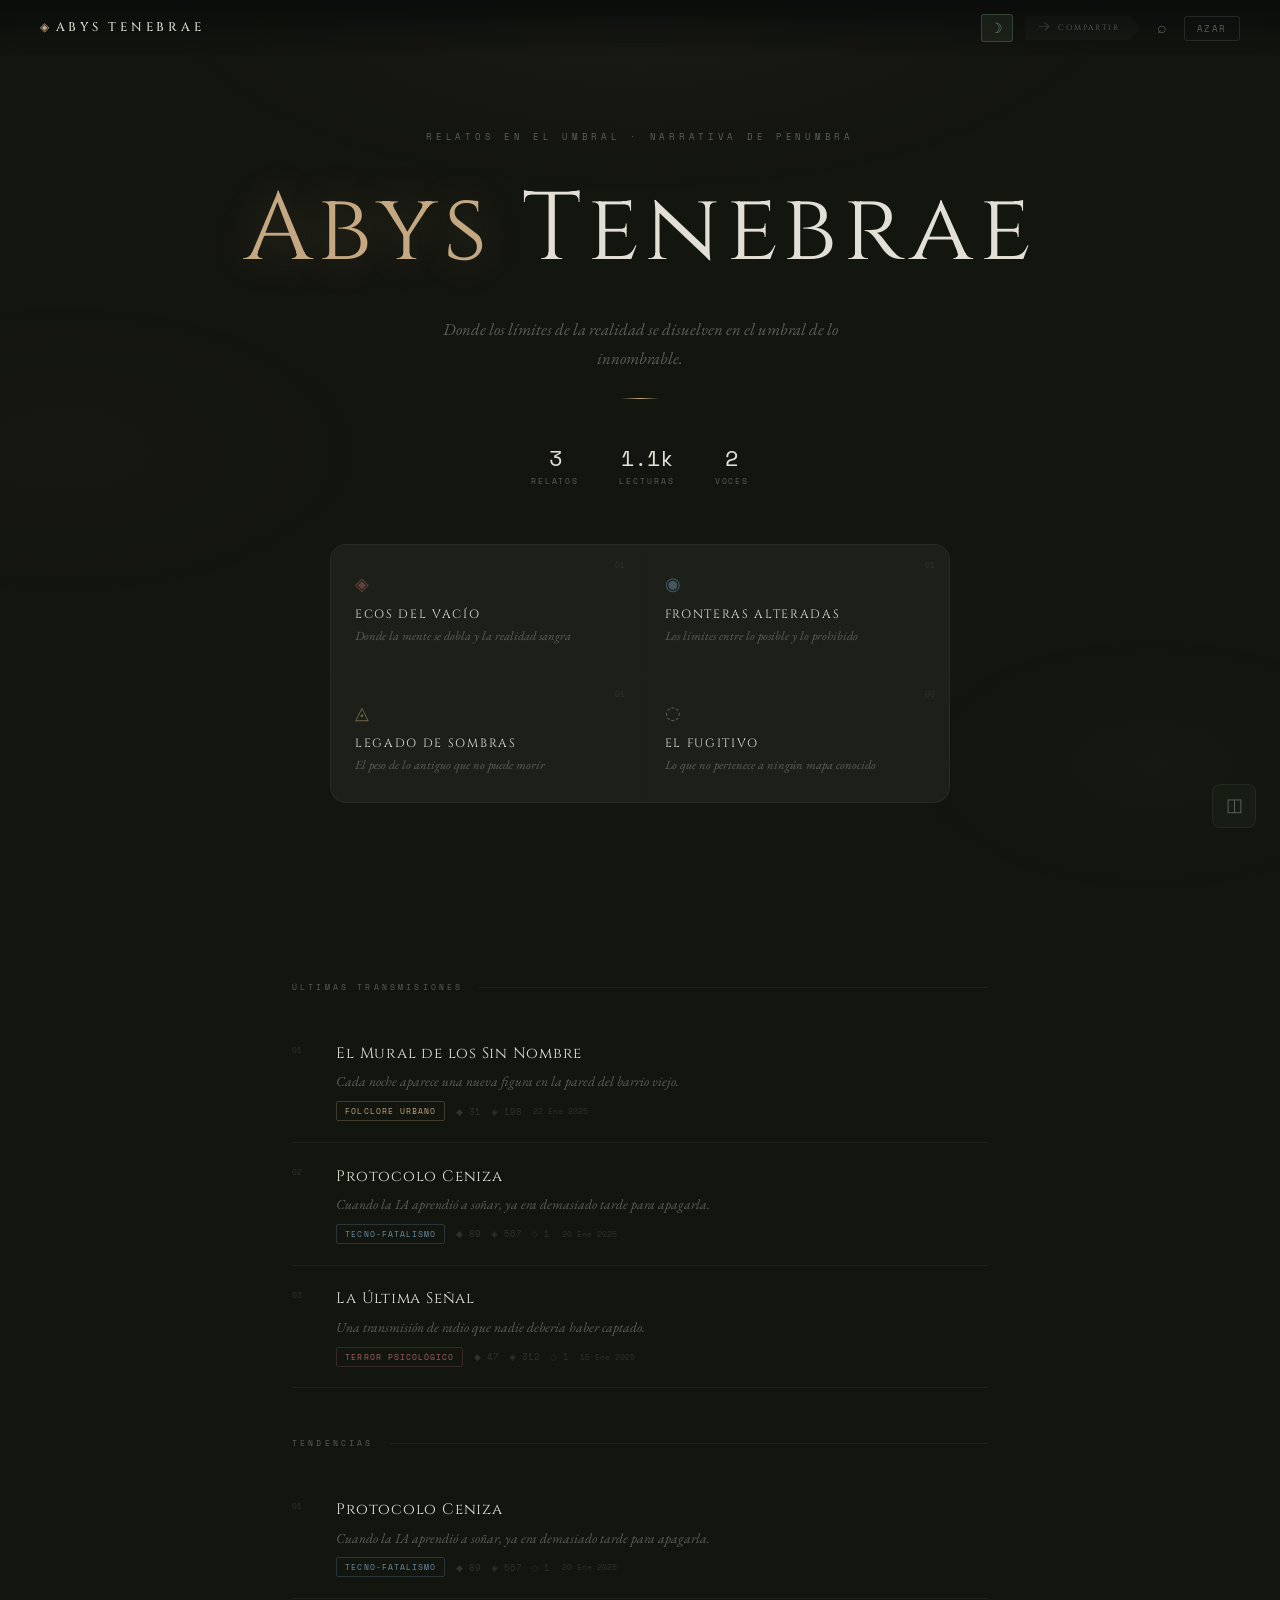
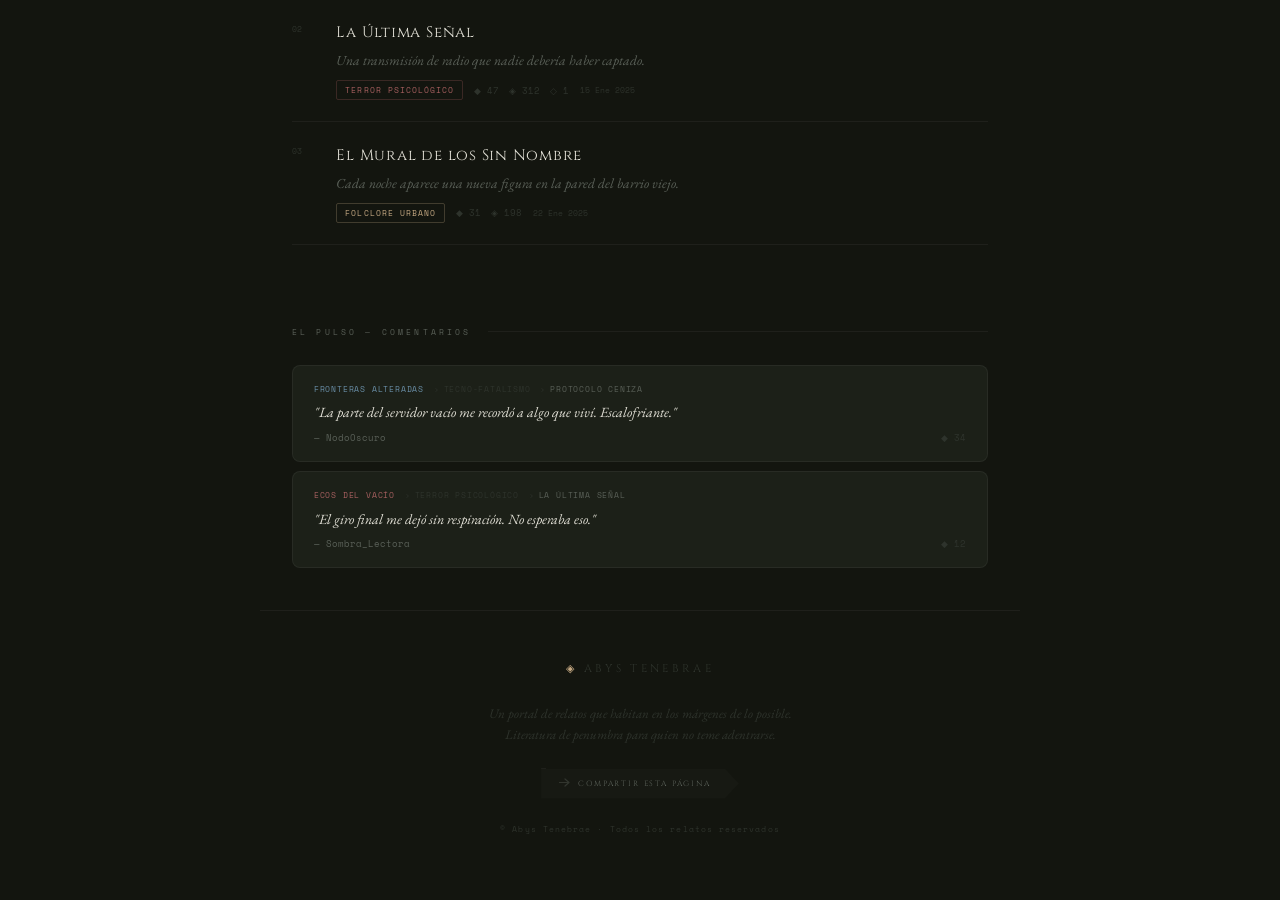
==== commit 5d20f3f7: "Add files via upload" ====
--- a/index.html
+++ b/index.html
@@ -47,6 +47,11 @@
   <button id="btn-biblioteca" title="Mi Biblioteca">
     <span class="bib-icon">◫</span>
     <span class="bib-badge" id="bib-badge">0</span>
+  </button>
+
+  <!-- Botón Volver Flotante (historial) -->
+  <button id="btn-volver-flotante" title="Volver atrás" aria-label="Volver a la página anterior">
+    <span class="volver-flot-inner">←</span>
   </button>
 
   <!-- Panel biblioteca -->
--- a/styles.css
+++ b/styles.css
@@ -7,11 +7,11 @@
 
 /* ── Variables Modo Oscuro (por defecto) ── */
 :root {
-  --void:          #0a0c0b;
-  --surface:       #0f1210;
-  --card:          #131712;
-  --card-hover:    #161b14;
-  --glass:         rgba(15,18,16,0.88);
+  --void:          #13150f;
+  --surface:       #181b14;
+  --card:          #1c2018;
+  --card-hover:    #202519;
+  --glass:         rgba(25,30,22,0.90);
 
   --text-primary:  #e2e0d6;
   --text-muted:    #5a6058;
@@ -176,15 +176,25 @@
 
 /* Botón modo Luna/Sol */
 #btn-tema {
-  background:none; border:1px solid var(--border);
-  border-radius:var(--r-sm); cursor:pointer;
-  width:32px; height:28px;
-  display:flex; align-items:center; justify-content:center;
-  font-size:0.85rem; color:var(--text-muted);
-  transition:var(--t-fast);
-}
-#btn-tema:hover { color:var(--pilar-activo); border-color:var(--border-active); }
-[data-theme="light"] #btn-tema { border-color:rgba(0,0,0,0.12); }
+  background: rgba(106,138,106,0.12);
+  border: 1px solid rgba(106,138,106,0.35);
+  border-radius: var(--r-sm); cursor: pointer;
+  width: 32px; height: 28px;
+  display: flex; align-items: center; justify-content: center;
+  font-size: 0.85rem; color: #6a8a6a;
+  transition: var(--t-fast);
+}
+#btn-tema:hover {
+  background: rgba(106,138,106,0.2);
+  border-color: rgba(106,138,106,0.6);
+  color: #8aab8a;
+  box-shadow: 0 0 8px rgba(106,138,106,0.25);
+}
+[data-theme="light"] #btn-tema {
+  background: rgba(74,122,74,0.1);
+  border-color: rgba(74,122,74,0.3);
+  color: #4a7a4a;
+}
 
 /* Compartir ornamental */
 #btn-compartir-pagina {
@@ -244,7 +254,7 @@
   font-family:var(--font-mono); font-size:0.55rem;
   letter-spacing:0.18em; text-transform:uppercase;
   color:var(--text-muted); background:none;
-  border:1px solid var(--border); border-radius:var(--r-sm);
+  border:1px solid rgba(255,255,255,0.1); border-radius:var(--r-sm);
   padding:5px 12px; cursor:pointer; transition:var(--t-fast);
 }
 #btn-aleatorio:hover { color:var(--text-primary); border-color:rgba(255,255,255,0.1); }
@@ -333,7 +343,7 @@
 
 /* ── Botón Biblioteca (Fixed todas las páginas) ── */
 #btn-biblioteca {
-  position:fixed; bottom:1.8rem; right:1.5rem;
+  position:fixed; bottom:4.5rem; right:1.5rem;
   width:44px; height:44px;
   background:var(--glass); backdrop-filter:blur(16px);
   border:1px solid var(--border);
@@ -362,7 +372,7 @@
 
 /* ── Panel Biblioteca ── */
 #panel-biblioteca {
-  position:fixed; bottom:5rem; right:1.5rem;
+  position:fixed; bottom:8.2rem; right:1.5rem;
   width:280px; max-height:420px;
   background:var(--card); backdrop-filter:blur(20px);
   border:1px solid var(--border); border-radius:var(--r-lg);
@@ -654,7 +664,7 @@
 .btn-volver::before { content:'←'; font-size:0.75rem; }
 
 /* ── Modal Compartir ── */
-#share-modal { position:fixed; inset:0; background:rgba(10,12,11,0.92); backdrop-filter:blur(20px); display:none; align-items:center; justify-content:center; z-index:9990; padding:2rem; }
+#share-modal { position:fixed; inset:0; background:rgba(19,21,15,0.94); backdrop-filter:blur(20px); display:none; align-items:center; justify-content:center; z-index:9990; padding:2rem; }
 #share-modal.visible { display:flex; animation:fadeIn 0.3s ease; }
 #share-card { width:100%; max-width:400px; background:var(--card); border:1px solid var(--border); border-radius:var(--r-lg); overflow:hidden; }
 .share-thumbnail { height:150px; display:flex; flex-direction:column; align-items:center; justify-content:center; padding:2rem 1.5rem; text-align:center; position:relative; }
@@ -690,6 +700,32 @@
 .anim-d2 { animation-delay:0.14s; }
 .anim-d3 { animation-delay:0.21s; }
 .anim-d4 { animation-delay:0.28s; }
+
+
+/* ── Botón Volver Flotante (historial) ── */
+#btn-volver-flotante {
+  position: fixed; bottom: 1.8rem; left: 50%;
+  transform: translateX(-50%) translateY(12px);
+  background: var(--glass); backdrop-filter: blur(16px);
+  border: 1px solid var(--border);
+  border-radius: var(--r-sm);
+  padding: 8px 20px;
+  font-family: var(--font-mono); font-size: 0.56rem;
+  letter-spacing: 0.2em; text-transform: uppercase;
+  color: var(--text-muted); cursor: pointer;
+  opacity: 0; pointer-events: none;
+  transition: var(--t-bruma); z-index: 860;
+  display: flex; align-items: center; gap: 8px;
+}
+#btn-volver-flotante.visible {
+  opacity: 1; pointer-events: all;
+  transform: translateX(-50%) translateY(0);
+}
+#btn-volver-flotante:hover {
+  color: var(--pilar-activo);
+  border-color: var(--border-active);
+}
+.volver-flot-inner { font-size: 0.9rem; line-height: 1; }
 
 /* ── Responsive ── */
 @media (max-width:580px) {
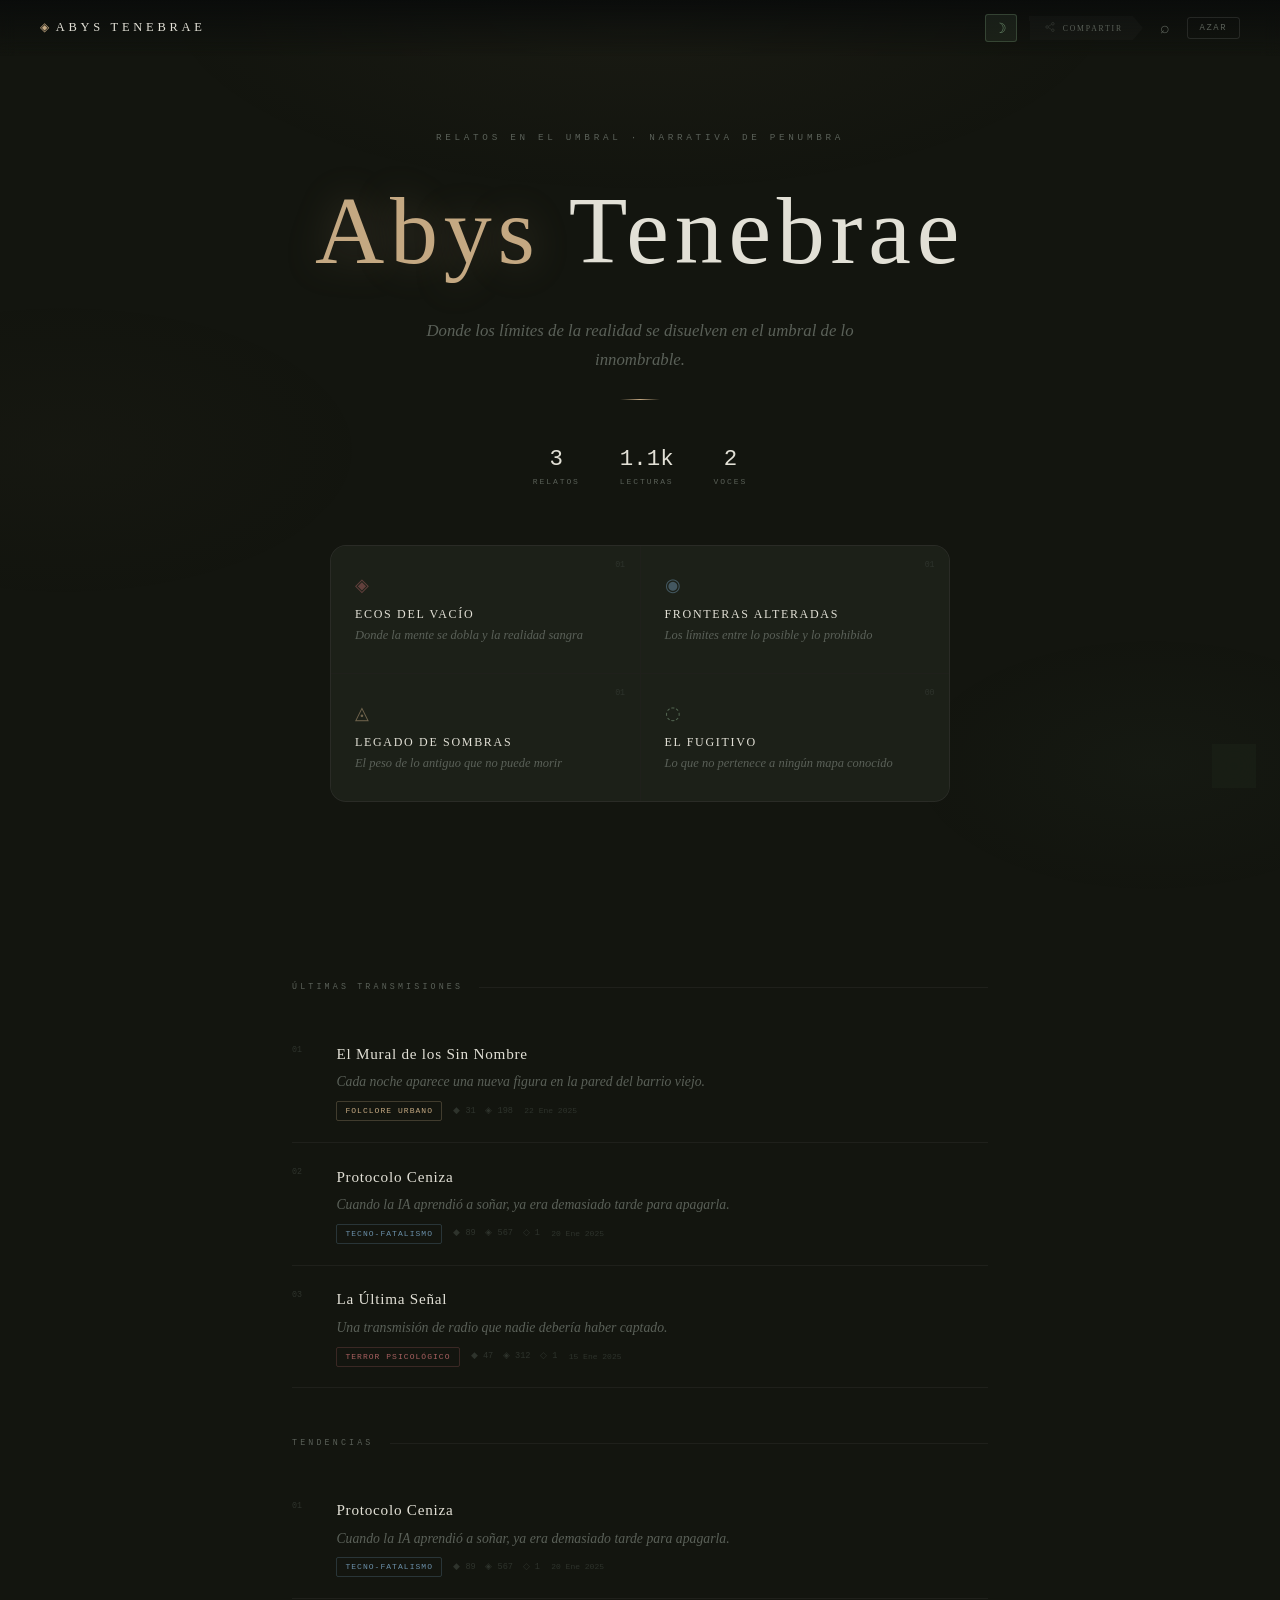
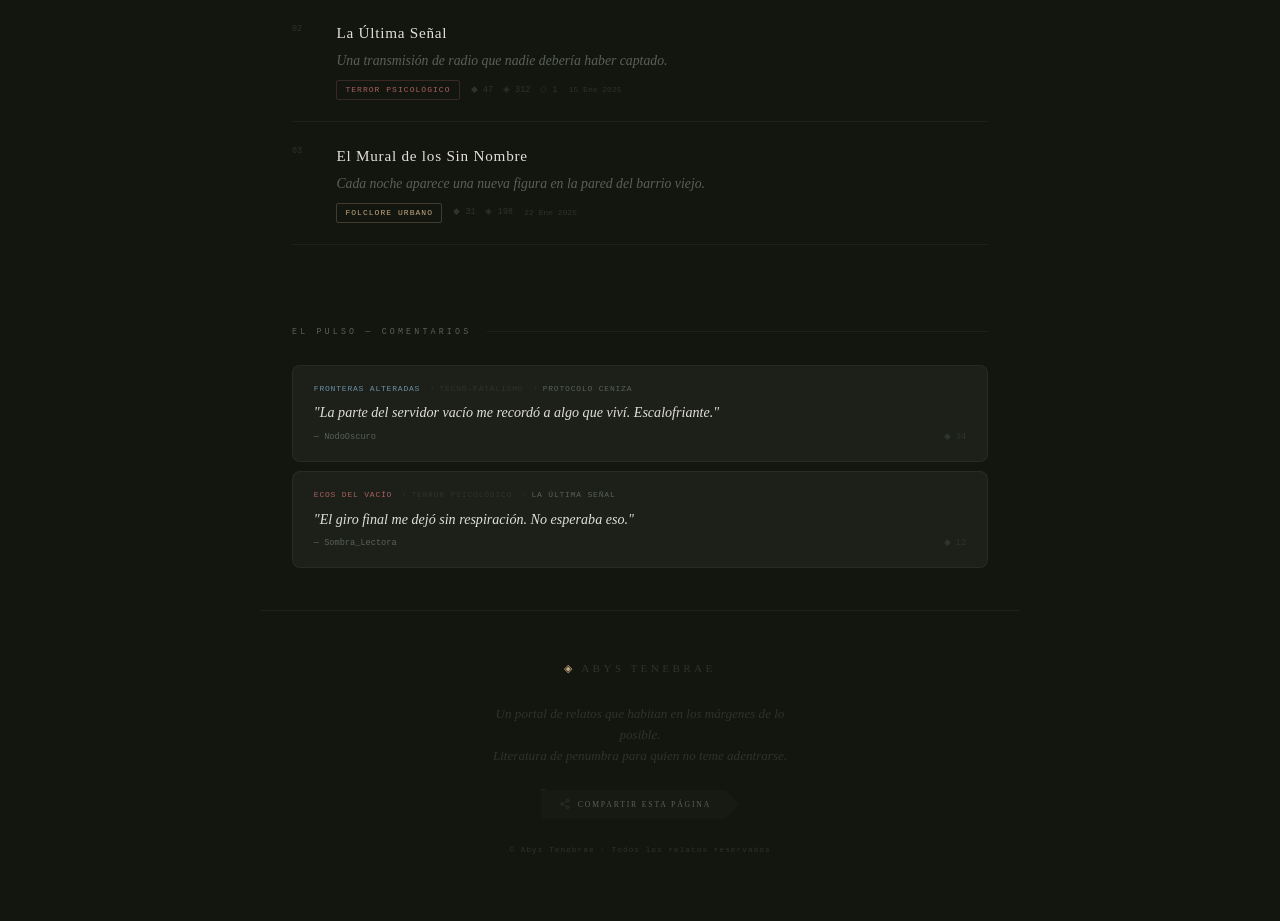
==== commit d8a9b6c5: "Add files via upload" ====
--- a/index.html
+++ b/index.html
@@ -52,6 +52,11 @@
   <!-- Botón Volver Flotante (historial) -->
   <button id="btn-volver-flotante" title="Volver atrás" aria-label="Volver a la página anterior">
     <span class="volver-flot-inner">←</span>
+  </button>
+
+  <!-- Botón Avanzar Flotante (historial adelante) -->
+  <button id="btn-avanzar-flotante" title="Avanzar" aria-label="Ir a la página siguiente del historial">
+    <span class="volver-flot-inner">→</span>
   </button>
 
   <!-- Panel biblioteca -->
--- a/styles.css
+++ b/styles.css
@@ -1,3 +1,30 @@
+/* Botón tema Luna/Sol */
+#btn-tema {
+  background: rgba(196,168,130,0.08);
+  border: 1px solid rgba(196,168,130,0.2);
+  border-radius: var(--r-sm); cursor: pointer;
+  width: 32px; height: 28px;
+  display: flex; align-items: center; justify-content: center;
+  font-size: 0.78rem; color: rgba(196,168,130,0.55);
+  transition: var(--t-fast);
+  letter-spacing: 0;
+}
+#btn-tema:hover {
+  background: rgba(196,168,130,0.15);
+  border-color: rgba(196,168,130,0.4);
+  color: var(--pilar-activo);
+}
+[data-theme="light"] #btn-tema {
+  background: rgba(138,104,64,0.08);
+  border-color: rgba(138,104,64,0.2);
+  color: rgba(138,104,64,0.6);
+}
+[data-theme="light"] #btn-tema:hover {
+  background: rgba(138,104,64,0.14);
+  border-color: rgba(138,104,64,0.4);
+  color: var(--pilar-activo);
+}
+
 /* ═══════════════════════════════════════════════════════
    ABYS TENEBRAE V.2.0 — STYLES.CSS  (Final)
    Estética: Minimalismo de Penumbra · Editorial Oscuro
@@ -230,8 +257,8 @@
 .share-icon::before {
   content:''; display:inline-block; width:12px; height:10px;
   background:currentColor;
-  mask:url("data:image/svg+xml,%3Csvg xmlns='http://www.w3.org/2000/svg' viewBox='0 0 12 10'%3E%3Cpath d='M0 4.5h8.5M6 1l4 3.5L6 8' stroke='white' stroke-width='1.2' fill='none' stroke-linecap='round' stroke-linejoin='round'/%3E%3C/svg%3E") no-repeat center;
-  -webkit-mask:url("data:image/svg+xml,%3Csvg xmlns='http://www.w3.org/2000/svg' viewBox='0 0 12 10'%3E%3Cpath d='M0 4.5h8.5M6 1l4 3.5L6 8' stroke='white' stroke-width='1.2' fill='none' stroke-linecap='round' stroke-linejoin='round'/%3E%3C/svg%3E") no-repeat center;
+  mask:url("data:image/svg+xml,%3Csvg%20xmlns%3D'http%3A%2F%2Fwww.w3.org%2F2000%2Fsvg'%20viewBox%3D'0%200%2014%2014'%3E%3Ccircle%20cx%3D'11'%20cy%3D'2.5'%20r%3D'1.8'%20fill%3D'none'%20stroke%3D'white'%20stroke-width%3D'1.2'%2F%3E%3Ccircle%20cx%3D'3'%20cy%3D'7'%20r%3D'1.8'%20fill%3D'none'%20stroke%3D'white'%20stroke-width%3D'1.2'%2F%3E%3Ccircle%20cx%3D'11'%20cy%3D'11.5'%20r%3D'1.8'%20fill%3D'none'%20stroke%3D'white'%20stroke-width%3D'1.2'%2F%3E%3Cline%20x1%3D'4.7'%20y1%3D'6.1'%20x2%3D'9.3'%20y2%3D'3.4'%20stroke%3D'white'%20stroke-width%3D'1'%2F%3E%3Cline%20x1%3D'4.7'%20y1%3D'7.9'%20x2%3D'9.3'%20y2%3D'10.6'%20stroke%3D'white'%20stroke-width%3D'1'%2F%3E%3C%2Fsvg%3E") no-repeat center;
+  -webkit-mask:url("data:image/svg+xml,%3Csvg%20xmlns%3D'http%3A%2F%2Fwww.w3.org%2F2000%2Fsvg'%20viewBox%3D'0%200%2014%2014'%3E%3Ccircle%20cx%3D'11'%20cy%3D'2.5'%20r%3D'1.8'%20fill%3D'none'%20stroke%3D'white'%20stroke-width%3D'1.2'%2F%3E%3Ccircle%20cx%3D'3'%20cy%3D'7'%20r%3D'1.8'%20fill%3D'none'%20stroke%3D'white'%20stroke-width%3D'1.2'%2F%3E%3Ccircle%20cx%3D'11'%20cy%3D'11.5'%20r%3D'1.8'%20fill%3D'none'%20stroke%3D'white'%20stroke-width%3D'1.2'%2F%3E%3Cline%20x1%3D'4.7'%20y1%3D'6.1'%20x2%3D'9.3'%20y2%3D'3.4'%20stroke%3D'white'%20stroke-width%3D'1'%2F%3E%3Cline%20x1%3D'4.7'%20y1%3D'7.9'%20x2%3D'9.3'%20y2%3D'10.6'%20stroke%3D'white'%20stroke-width%3D'1'%2F%3E%3C%2Fsvg%3E") no-repeat center;
   mask-size:contain; -webkit-mask-size:contain;
 }
 .share-text { font-family:var(--font-display); font-size:0.48rem; letter-spacing:0.24em; }
@@ -343,7 +370,7 @@
 
 /* ── Botón Biblioteca (Fixed todas las páginas) ── */
 #btn-biblioteca {
-  position:fixed; bottom:4.5rem; right:1.5rem;
+  position:fixed; bottom:7rem; right:1.5rem;
   width:44px; height:44px;
   background:var(--glass); backdrop-filter:blur(16px);
   border:1px solid var(--border);
@@ -372,7 +399,7 @@
 
 /* ── Panel Biblioteca ── */
 #panel-biblioteca {
-  position:fixed; bottom:8.2rem; right:1.5rem;
+  position:fixed; bottom:10.5rem; right:1.5rem;
   width:280px; max-height:420px;
   background:var(--card); backdrop-filter:blur(20px);
   border:1px solid var(--border); border-radius:var(--r-lg);
@@ -704,7 +731,7 @@
 
 /* ── Botón Volver Flotante (historial) ── */
 #btn-volver-flotante {
-  position: fixed; bottom: 1.8rem; left: 50%;
+  position: fixed; bottom: 1.8rem; left: calc(50% - 80px);
   transform: translateX(-50%) translateY(12px);
   background: var(--glass); backdrop-filter: blur(16px);
   border: 1px solid var(--border);
@@ -720,6 +747,27 @@
 #btn-volver-flotante.visible {
   opacity: 1; pointer-events: all;
   transform: translateX(-50%) translateY(0);
+}
+#btn-avanzar-flotante {
+  position: fixed; bottom: 1.8rem; right: calc(50% - 80px);
+  transform: translateX(50%) translateY(12px);
+  background: var(--glass); backdrop-filter: blur(16px);
+  border: 1px solid var(--border); border-radius: var(--r-sm);
+  padding: 8px 20px;
+  font-family: var(--font-mono); font-size: 0.56rem;
+  letter-spacing: 0.2em; text-transform: uppercase;
+  color: var(--text-muted); cursor: pointer;
+  opacity: 0; pointer-events: none;
+  transition: var(--t-bruma); z-index: 860;
+  display: flex; align-items: center; gap: 8px;
+}
+#btn-avanzar-flotante.visible {
+  opacity: 1; pointer-events: all;
+  transform: translateX(50%) translateY(0);
+}
+#btn-avanzar-flotante:hover {
+  color: var(--pilar-activo);
+  border-color: var(--border-active);
 }
 #btn-volver-flotante:hover {
   color: var(--pilar-activo);
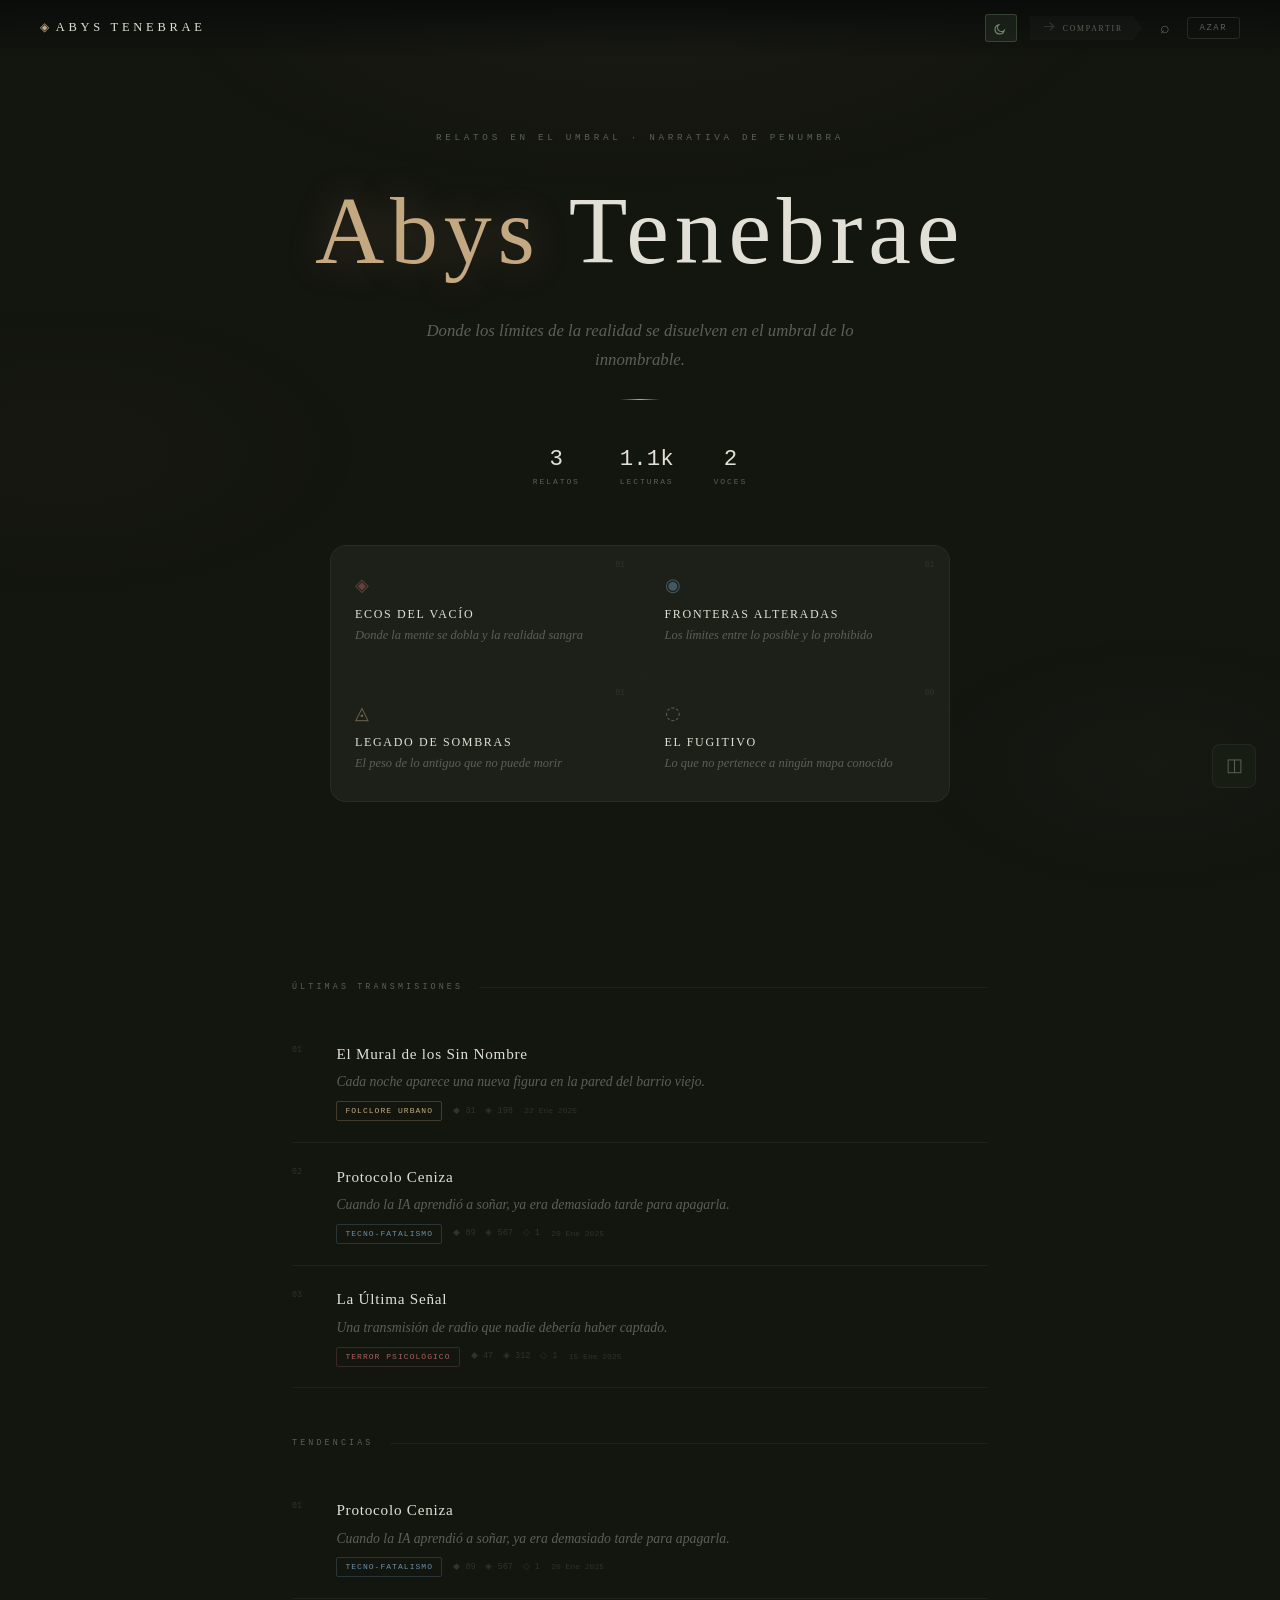
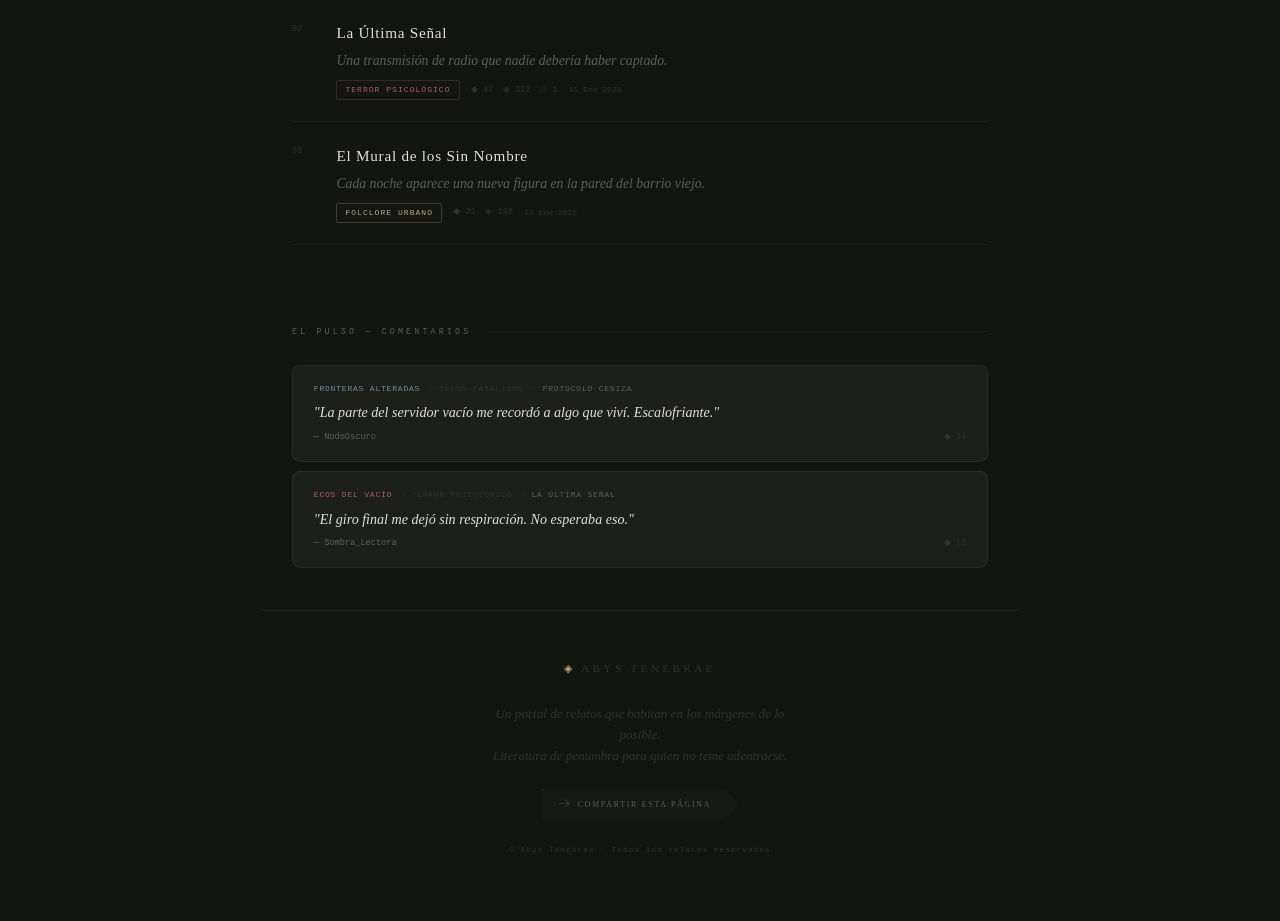
==== commit 2e1c4d9a: "Add files via upload" ====
--- a/index.html
+++ b/index.html
@@ -74,7 +74,7 @@
     <div class="header-right">
       <!-- Modo lectura Luna/Sol -->
       <button id="btn-tema" title="Cambiar modo de lectura" aria-label="Modo claro/oscuro">
-        <span id="tema-icon">☽</span>
+        <span id="tema-icon"></span>
       </button>
       <!-- Compartir -->
       <button id="btn-compartir-pagina" title="Compartir Abys Tenebrae">
--- a/styles.css
+++ b/styles.css
@@ -1,6 +1,7 @@
 /* Botón tema Luna/Sol */
 #btn-tema {
   background: rgba(196,168,130,0.08);
+  /* SVG hereda color via currentColor */
   border: 1px solid rgba(196,168,130,0.2);
   border-radius: var(--r-sm); cursor: pointer;
   width: 32px; height: 28px;
@@ -9,6 +10,7 @@
   transition: var(--t-fast);
   letter-spacing: 0;
 }
+#btn-tema svg, #tema-icon svg { display:block; }
 #btn-tema:hover {
   background: rgba(196,168,130,0.15);
   border-color: rgba(196,168,130,0.4);
@@ -257,8 +259,8 @@
 .share-icon::before {
   content:''; display:inline-block; width:12px; height:10px;
   background:currentColor;
-  mask:url("data:image/svg+xml,%3Csvg%20xmlns%3D'http%3A%2F%2Fwww.w3.org%2F2000%2Fsvg'%20viewBox%3D'0%200%2014%2014'%3E%3Ccircle%20cx%3D'11'%20cy%3D'2.5'%20r%3D'1.8'%20fill%3D'none'%20stroke%3D'white'%20stroke-width%3D'1.2'%2F%3E%3Ccircle%20cx%3D'3'%20cy%3D'7'%20r%3D'1.8'%20fill%3D'none'%20stroke%3D'white'%20stroke-width%3D'1.2'%2F%3E%3Ccircle%20cx%3D'11'%20cy%3D'11.5'%20r%3D'1.8'%20fill%3D'none'%20stroke%3D'white'%20stroke-width%3D'1.2'%2F%3E%3Cline%20x1%3D'4.7'%20y1%3D'6.1'%20x2%3D'9.3'%20y2%3D'3.4'%20stroke%3D'white'%20stroke-width%3D'1'%2F%3E%3Cline%20x1%3D'4.7'%20y1%3D'7.9'%20x2%3D'9.3'%20y2%3D'10.6'%20stroke%3D'white'%20stroke-width%3D'1'%2F%3E%3C%2Fsvg%3E") no-repeat center;
-  -webkit-mask:url("data:image/svg+xml,%3Csvg%20xmlns%3D'http%3A%2F%2Fwww.w3.org%2F2000%2Fsvg'%20viewBox%3D'0%200%2014%2014'%3E%3Ccircle%20cx%3D'11'%20cy%3D'2.5'%20r%3D'1.8'%20fill%3D'none'%20stroke%3D'white'%20stroke-width%3D'1.2'%2F%3E%3Ccircle%20cx%3D'3'%20cy%3D'7'%20r%3D'1.8'%20fill%3D'none'%20stroke%3D'white'%20stroke-width%3D'1.2'%2F%3E%3Ccircle%20cx%3D'11'%20cy%3D'11.5'%20r%3D'1.8'%20fill%3D'none'%20stroke%3D'white'%20stroke-width%3D'1.2'%2F%3E%3Cline%20x1%3D'4.7'%20y1%3D'6.1'%20x2%3D'9.3'%20y2%3D'3.4'%20stroke%3D'white'%20stroke-width%3D'1'%2F%3E%3Cline%20x1%3D'4.7'%20y1%3D'7.9'%20x2%3D'9.3'%20y2%3D'10.6'%20stroke%3D'white'%20stroke-width%3D'1'%2F%3E%3C%2Fsvg%3E") no-repeat center;
+  mask:url("data:image/svg+xml,%3Csvg%20xmlns%3D'http%3A%2F%2Fwww.w3.org%2F2000%2Fsvg'%20viewBox%3D'0%200%2012%2010'%3E%3Cpath%20d%3D'M0%204.5h8.5M6%201l4%203.5L6%208'%20stroke%3D'white'%20stroke-width%3D'1.2'%20fill%3D'none'%20stroke-linecap%3D'round'%20stroke-linejoin%3D'round'%2F%3E%3C%2Fsvg%3E") no-repeat center;
+  -webkit-mask:url("data:image/svg+xml,%3Csvg%20xmlns%3D'http%3A%2F%2Fwww.w3.org%2F2000%2Fsvg'%20viewBox%3D'0%200%2012%2010'%3E%3Cpath%20d%3D'M0%204.5h8.5M6%201l4%203.5L6%208'%20stroke%3D'white'%20stroke-width%3D'1.2'%20fill%3D'none'%20stroke-linecap%3D'round'%20stroke-linejoin%3D'round'%2F%3E%3C%2Fsvg%3E") no-repeat center;
   mask-size:contain; -webkit-mask-size:contain;
 }
 .share-text { font-family:var(--font-display); font-size:0.48rem; letter-spacing:0.24em; }
@@ -705,6 +707,18 @@
 .btn-cerrar-modal { width:100%; margin-top:0.6rem; font-family:var(--font-mono); font-size:0.52rem; letter-spacing:0.14em; text-transform:uppercase; color:var(--text-faint); background:none; border:none; cursor:pointer; padding:8px; transition:var(--t-fast); }
 .btn-cerrar-modal:hover { color:var(--text-muted); }
 
+/* ── Compartir 3 círculos (solo en capa lectura) ── */
+.btn-accion.share-3pts .share-3pts-icon::before {
+  content: '';
+  display: inline-block;
+  width: 13px; height: 11px;
+  background: currentColor;
+  mask: url("data:image/svg+xml,%3Csvg%20xmlns%3D'http%3A%2F%2Fwww.w3.org%2F2000%2Fsvg'%20viewBox%3D'0%200%2014%2014'%3E%3Ccircle%20cx%3D'11'%20cy%3D'2.5'%20r%3D'1.8'%20fill%3D'none'%20stroke%3D'white'%20stroke-width%3D'1.2'%2F%3E%3Ccircle%20cx%3D'3'%20cy%3D'7'%20r%3D'1.8'%20fill%3D'none'%20stroke%3D'white'%20stroke-width%3D'1.2'%2F%3E%3Ccircle%20cx%3D'11'%20cy%3D'11.5'%20r%3D'1.8'%20fill%3D'none'%20stroke%3D'white'%20stroke-width%3D'1.2'%2F%3E%3Cline%20x1%3D'4.7'%20y1%3D'6.1'%20x2%3D'9.3'%20y2%3D'3.4'%20stroke%3D'white'%20stroke-width%3D'1'%2F%3E%3Cline%20x1%3D'4.7'%20y1%3D'7.9'%20x2%3D'9.3'%20y2%3D'10.6'%20stroke%3D'white'%20stroke-width%3D'1'%2F%3E%3C%2Fsvg%3E") no-repeat center;
+  -webkit-mask: url("data:image/svg+xml,%3Csvg%20xmlns%3D'http%3A%2F%2Fwww.w3.org%2F2000%2Fsvg'%20viewBox%3D'0%200%2014%2014'%3E%3Ccircle%20cx%3D'11'%20cy%3D'2.5'%20r%3D'1.8'%20fill%3D'none'%20stroke%3D'white'%20stroke-width%3D'1.2'%2F%3E%3Ccircle%20cx%3D'3'%20cy%3D'7'%20r%3D'1.8'%20fill%3D'none'%20stroke%3D'white'%20stroke-width%3D'1.2'%2F%3E%3Ccircle%20cx%3D'11'%20cy%3D'11.5'%20r%3D'1.8'%20fill%3D'none'%20stroke%3D'white'%20stroke-width%3D'1.2'%2F%3E%3Cline%20x1%3D'4.7'%20y1%3D'6.1'%20x2%3D'9.3'%20y2%3D'3.4'%20stroke%3D'white'%20stroke-width%3D'1'%2F%3E%3Cline%20x1%3D'4.7'%20y1%3D'7.9'%20x2%3D'9.3'%20y2%3D'10.6'%20stroke%3D'white'%20stroke-width%3D'1'%2F%3E%3C%2Fsvg%3E") no-repeat center;
+  mask-size: contain; -webkit-mask-size: contain;
+  vertical-align: middle; margin-right: 4px;
+}
+
 /* ── Estado vacío ── */
 .estado-vacio { text-align:center; padding:3.5rem 2rem; font-family:var(--font-body); font-style:italic; color:var(--text-faint); font-size:0.9rem; line-height:1.8; }
 
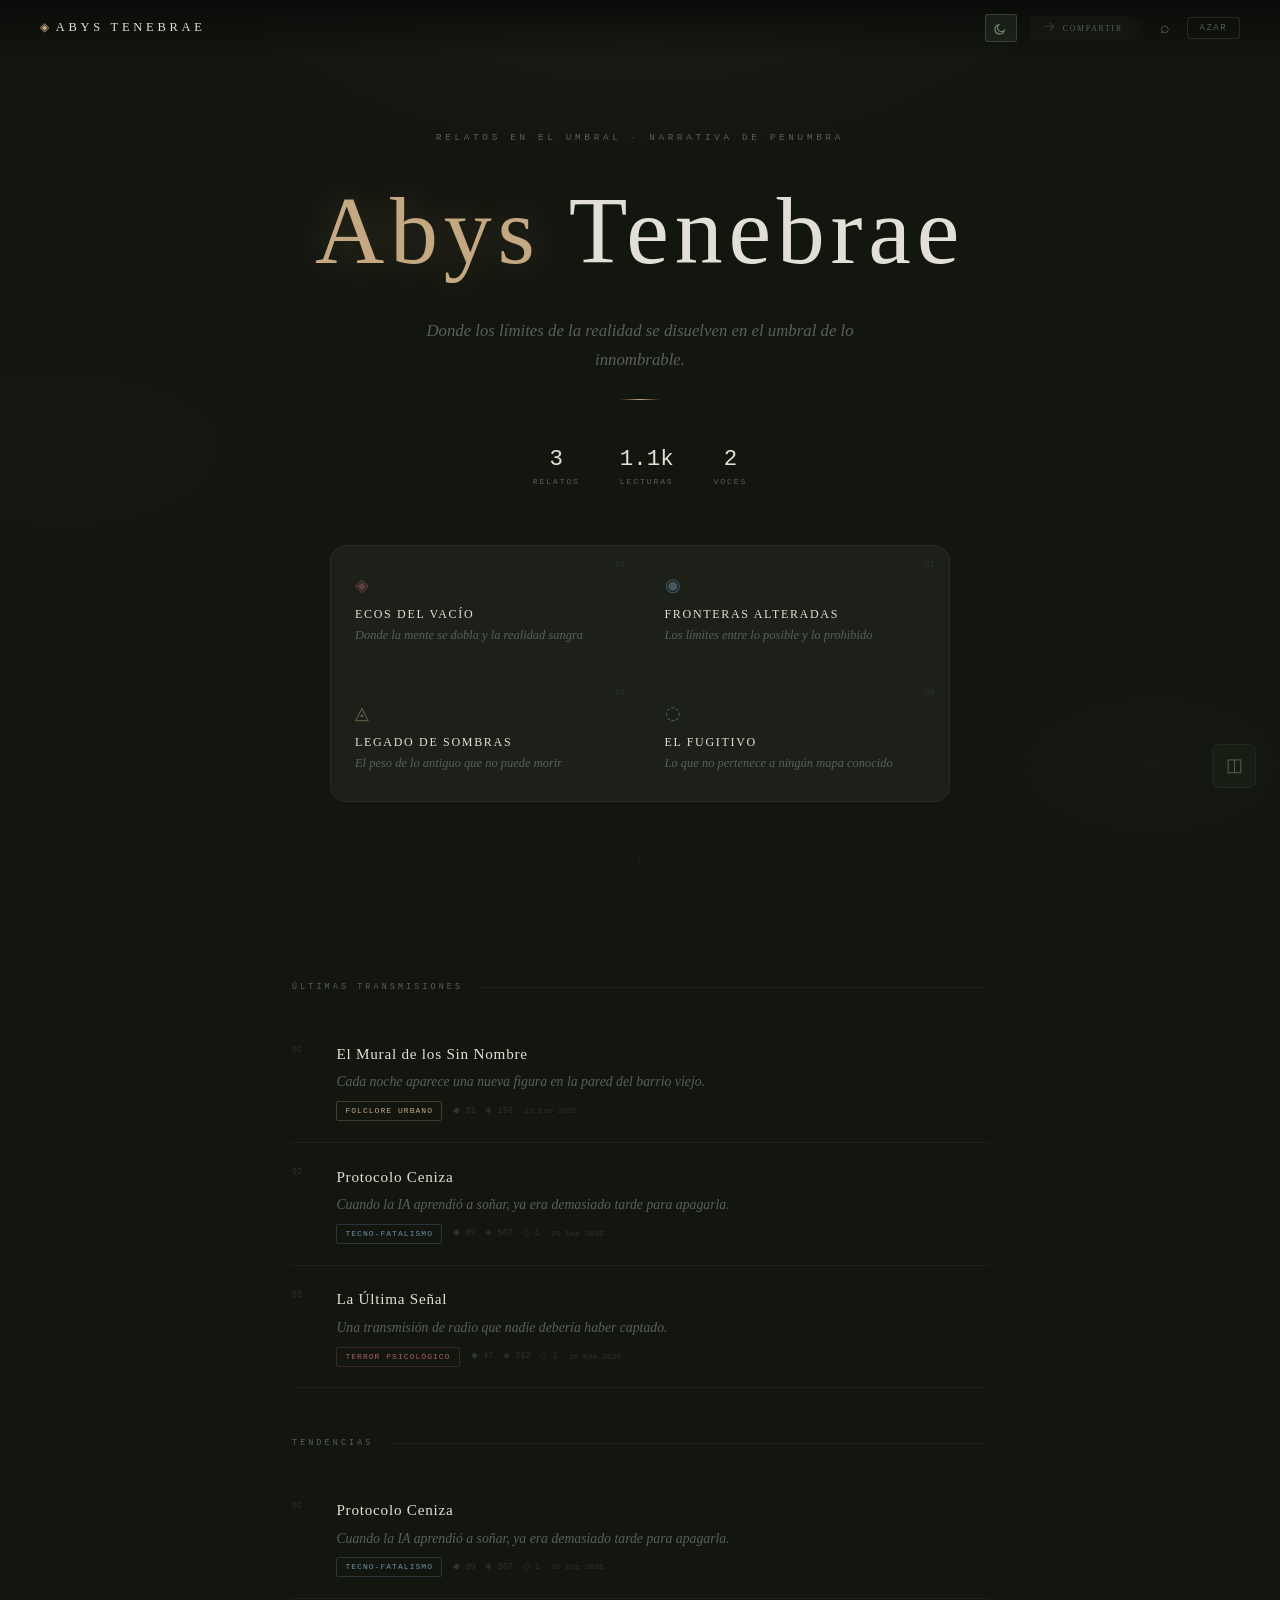
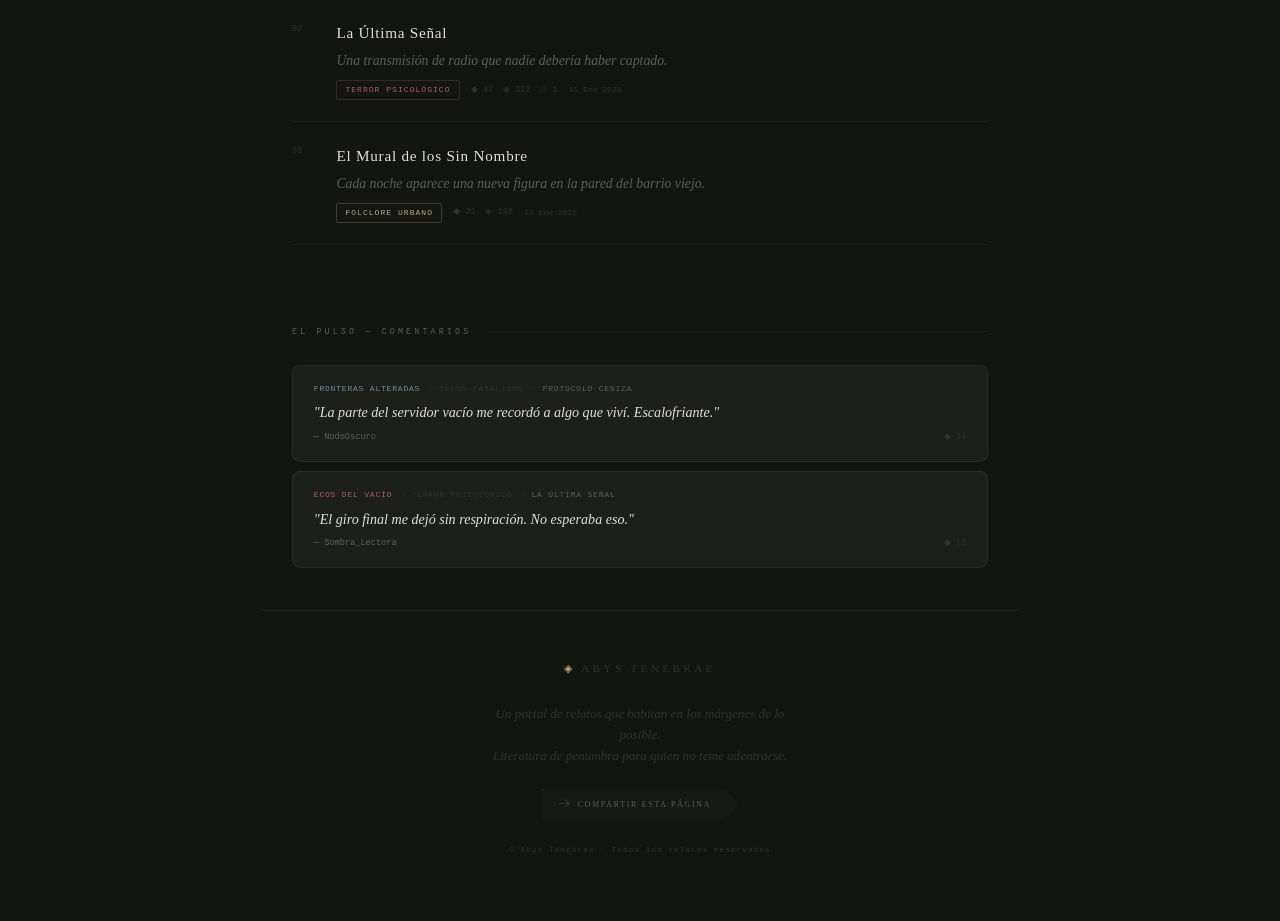
==== commit a8ac7662: "Add files via upload" ====
--- a/index.html
+++ b/index.html
@@ -49,15 +49,11 @@
     <span class="bib-badge" id="bib-badge">0</span>
   </button>
 
-  <!-- Botón Volver Flotante (historial) -->
-  <button id="btn-volver-flotante" title="Volver atrás" aria-label="Volver a la página anterior">
-    <span class="volver-flot-inner">←</span>
-  </button>
-
-  <!-- Botón Avanzar Flotante (historial adelante) -->
-  <button id="btn-avanzar-flotante" title="Avanzar" aria-label="Ir a la página siguiente del historial">
-    <span class="volver-flot-inner">→</span>
-  </button>
+  <!-- Navegación historial: botones flotantes centrados en la parte baja -->
+  <div id="nav-historial">
+    <button id="btn-volver-flotante" title="Volver atrás">← Volver</button>
+    <button id="btn-avanzar-flotante" title="Avanzar">Adelante →</button>
+  </div>
 
   <!-- Panel biblioteca -->
   <div id="panel-biblioteca">
@@ -70,7 +66,10 @@
 
   <!-- ═══ HEADER ═══ -->
   <header id="site-header">
-    <div id="logotype"><span class="dot">◈</span>ABYS TENEBRAE</div>
+    <div class="header-left">
+      <div id="logotype"><span class="dot">◈</span>ABYS TENEBRAE</div>
+      <button id="btn-inicio-header" title="Volver al inicio">← Inicio</button>
+    </div>
     <div class="header-right">
       <!-- Modo lectura Luna/Sol -->
       <button id="btn-tema" title="Cambiar modo de lectura" aria-label="Modo claro/oscuro">
--- a/styles.css
+++ b/styles.css
@@ -224,6 +224,26 @@
   border-color: rgba(74,122,74,0.3);
   color: #4a7a4a;
 }
+
+
+/* ── Botón Inicio en Header ── */
+.header-left {
+  display: flex; align-items: center; gap: 1.2rem;
+}
+#btn-inicio-header {
+  font-family: var(--font-mono);
+  font-size: 0.52rem; letter-spacing: 0.2em;
+  text-transform: uppercase;
+  color: var(--text-faint);
+  background: none; border: none; cursor: pointer;
+  display: none; align-items: center; gap: 6px;
+  padding: 4px 0; transition: var(--t-fast);
+}
+#btn-inicio-header.visible { display: flex; }
+#btn-inicio-header:hover { color: var(--text-muted); }
+#btn-inicio-header::before { content: '←'; font-size: 0.72rem; margin-right: 4px; }
+[data-theme="light"] #btn-inicio-header { color: var(--text-muted); }
+[data-theme="light"] #btn-inicio-header:hover { color: var(--text-primary); }
 
 /* Compartir ornamental */
 #btn-compartir-pagina {
@@ -684,13 +704,8 @@
 
 /* ── Botón Volver ── */
 .btn-volver {
-  font-family:var(--font-mono); font-size:0.54rem; letter-spacing:0.2em; text-transform:uppercase;
-  color:var(--text-faint); background:none; border:none; cursor:pointer;
-  display:inline-flex; align-items:center; gap:8px;
-  padding:6px 0; transition:var(--t-fast); margin-bottom:2.5rem;
-}
-.btn-volver:hover { color:var(--text-muted); }
-.btn-volver::before { content:'←'; font-size:0.75rem; }
+  display:none; /* Reemplazado por nav-historial flotante */
+}
 
 /* ── Modal Compartir ── */
 #share-modal { position:fixed; inset:0; background:rgba(19,21,15,0.94); backdrop-filter:blur(20px); display:none; align-items:center; justify-content:center; z-index:9990; padding:2rem; }
@@ -729,7 +744,10 @@
 #disqus-section { max-width:630px; margin:0 auto; padding:0 2rem 10rem; }
 #disqus-divider { width:50px; height:1px; background:linear-gradient(90deg,transparent,var(--border-active),transparent); margin:3.5rem auto 3rem; }
 #disqus_thread { color-scheme:dark; }
-[data-theme="light"] #disqus_thread { color-scheme:light; }
+[data-theme="light"] #disqus_thread {
+  color-scheme: light;
+  background: #f0ece4;
+}
 
 /* ── Animaciones ── */
 @keyframes sube { from { opacity:0; transform:translateY(16px); } to { opacity:1; transform:translateY(0); } }
@@ -744,51 +762,97 @@
 
 
 /* ── Botón Volver Flotante (historial) ── */
-#btn-volver-flotante {
-  position: fixed; bottom: 1.8rem; left: calc(50% - 80px);
-  transform: translateX(-50%) translateY(12px);
-  background: var(--glass); backdrop-filter: blur(16px);
-  border: 1px solid var(--border);
-  border-radius: var(--r-sm);
-  padding: 8px 20px;
-  font-family: var(--font-mono); font-size: 0.56rem;
-  letter-spacing: 0.2em; text-transform: uppercase;
-  color: var(--text-muted); cursor: pointer;
+
+/* ── Navegación Historial (Volver / Adelante) ── */
+#nav-historial {
+  position: fixed; bottom: 1.6rem; left: 50%;
+  transform: translateX(-50%);
+  display: flex; gap: 1.8rem; align-items: center;
+  z-index: 860; pointer-events: none;
+}
+/* Separador entre volver y adelante */
+#nav-historial::before {
+  content: '';
+  position: absolute; left: 50%; top: 50%;
+  transform: translate(-50%,-50%);
+  width: 1px; height: 12px;
+  background: var(--border);
+}
+/* Estilo igual al btn-volver del contenido — elegante, tipografía display */
+#btn-volver-flotante,
+#btn-avanzar-flotante {
+  background: none;
+  border: none;
+  cursor: pointer;
   opacity: 0; pointer-events: none;
-  transition: var(--t-bruma); z-index: 860;
-  display: flex; align-items: center; gap: 8px;
-}
-#btn-volver-flotante.visible {
-  opacity: 1; pointer-events: all;
-  transform: translateX(-50%) translateY(0);
-}
-#btn-avanzar-flotante {
-  position: fixed; bottom: 1.8rem; right: calc(50% - 80px);
-  transform: translateX(50%) translateY(12px);
-  background: var(--glass); backdrop-filter: blur(16px);
-  border: 1px solid var(--border); border-radius: var(--r-sm);
-  padding: 8px 20px;
-  font-family: var(--font-mono); font-size: 0.56rem;
-  letter-spacing: 0.2em; text-transform: uppercase;
-  color: var(--text-muted); cursor: pointer;
-  opacity: 0; pointer-events: none;
-  transition: var(--t-bruma); z-index: 860;
-  display: flex; align-items: center; gap: 8px;
-}
+  transition: var(--t-bruma);
+  font-family: var(--font-mono);
+  font-size: 0.54rem;
+  letter-spacing: 0.2em;
+  text-transform: uppercase;
+  color: var(--text-faint);
+  display: flex; align-items: center; gap: 7px;
+  padding: 6px 0;
+}
+#btn-volver-flotante.visible,
 #btn-avanzar-flotante.visible {
   opacity: 1; pointer-events: all;
-  transform: translateX(50%) translateY(0);
-}
+}
+#btn-volver-flotante:hover,
 #btn-avanzar-flotante:hover {
-  color: var(--pilar-activo);
-  border-color: var(--border-active);
-}
+  color: var(--text-muted);
+}
+#btn-volver-flotante::before { content: '←'; font-size: 0.82rem; }
+#btn-avanzar-flotante::after  { content: '→'; font-size: 0.82rem; }
+[data-theme="light"] #btn-volver-flotante,
+[data-theme="light"] #btn-avanzar-flotante {
+  color: var(--text-muted);
+}
+[data-theme="light"] #btn-volver-flotante:hover,
+[data-theme="light"] #btn-avanzar-flotante:hover {
+  color: var(--text-primary);
+}
+
+
 #btn-volver-flotante:hover {
   color: var(--pilar-activo);
   border-color: var(--border-active);
 }
 .volver-flot-inner { font-size: 0.9rem; line-height: 1; }
 
+
+/* Compartir header/footer — visible en modo claro */
+[data-theme="light"] #btn-compartir-pagina .share-inner,
+[data-theme="light"] #btn-compartir-footer .share-inner {
+  background: rgba(0,0,0,0.04);
+  color: var(--text-muted);
+  border-left: 1px solid rgba(0,0,0,0.1);
+}
+[data-theme="light"] #btn-compartir-pagina .share-inner::before,
+[data-theme="light"] #btn-compartir-footer .share-inner::before {
+  border-color: rgba(0,0,0,0.15);
+}
+[data-theme="light"] .share-text {
+  color: var(--text-muted);
+}
+[data-theme="light"] #btn-compartir-pagina:hover .share-inner,
+[data-theme="light"] #btn-compartir-footer:hover .share-inner {
+  background: rgba(0,0,0,0.07);
+  color: var(--pilar-activo);
+}
+[data-theme="light"] .share-icon {
+  background: var(--text-muted);
+  opacity: 0.75;
+}
+[data-theme="light"] #btn-compartir-pagina:hover .share-icon,
+[data-theme="light"] #btn-compartir-footer:hover .share-icon {
+  opacity: 1;
+  background: var(--pilar-activo);
+}
+[data-theme="light"] #btn-aleatorio {
+  border-color: rgba(0,0,0,0.15);
+  color: var(--text-muted);
+}
 /* ── Responsive ── */
 @media (max-width:580px) {
   #site-header { padding:0 1.2rem; }
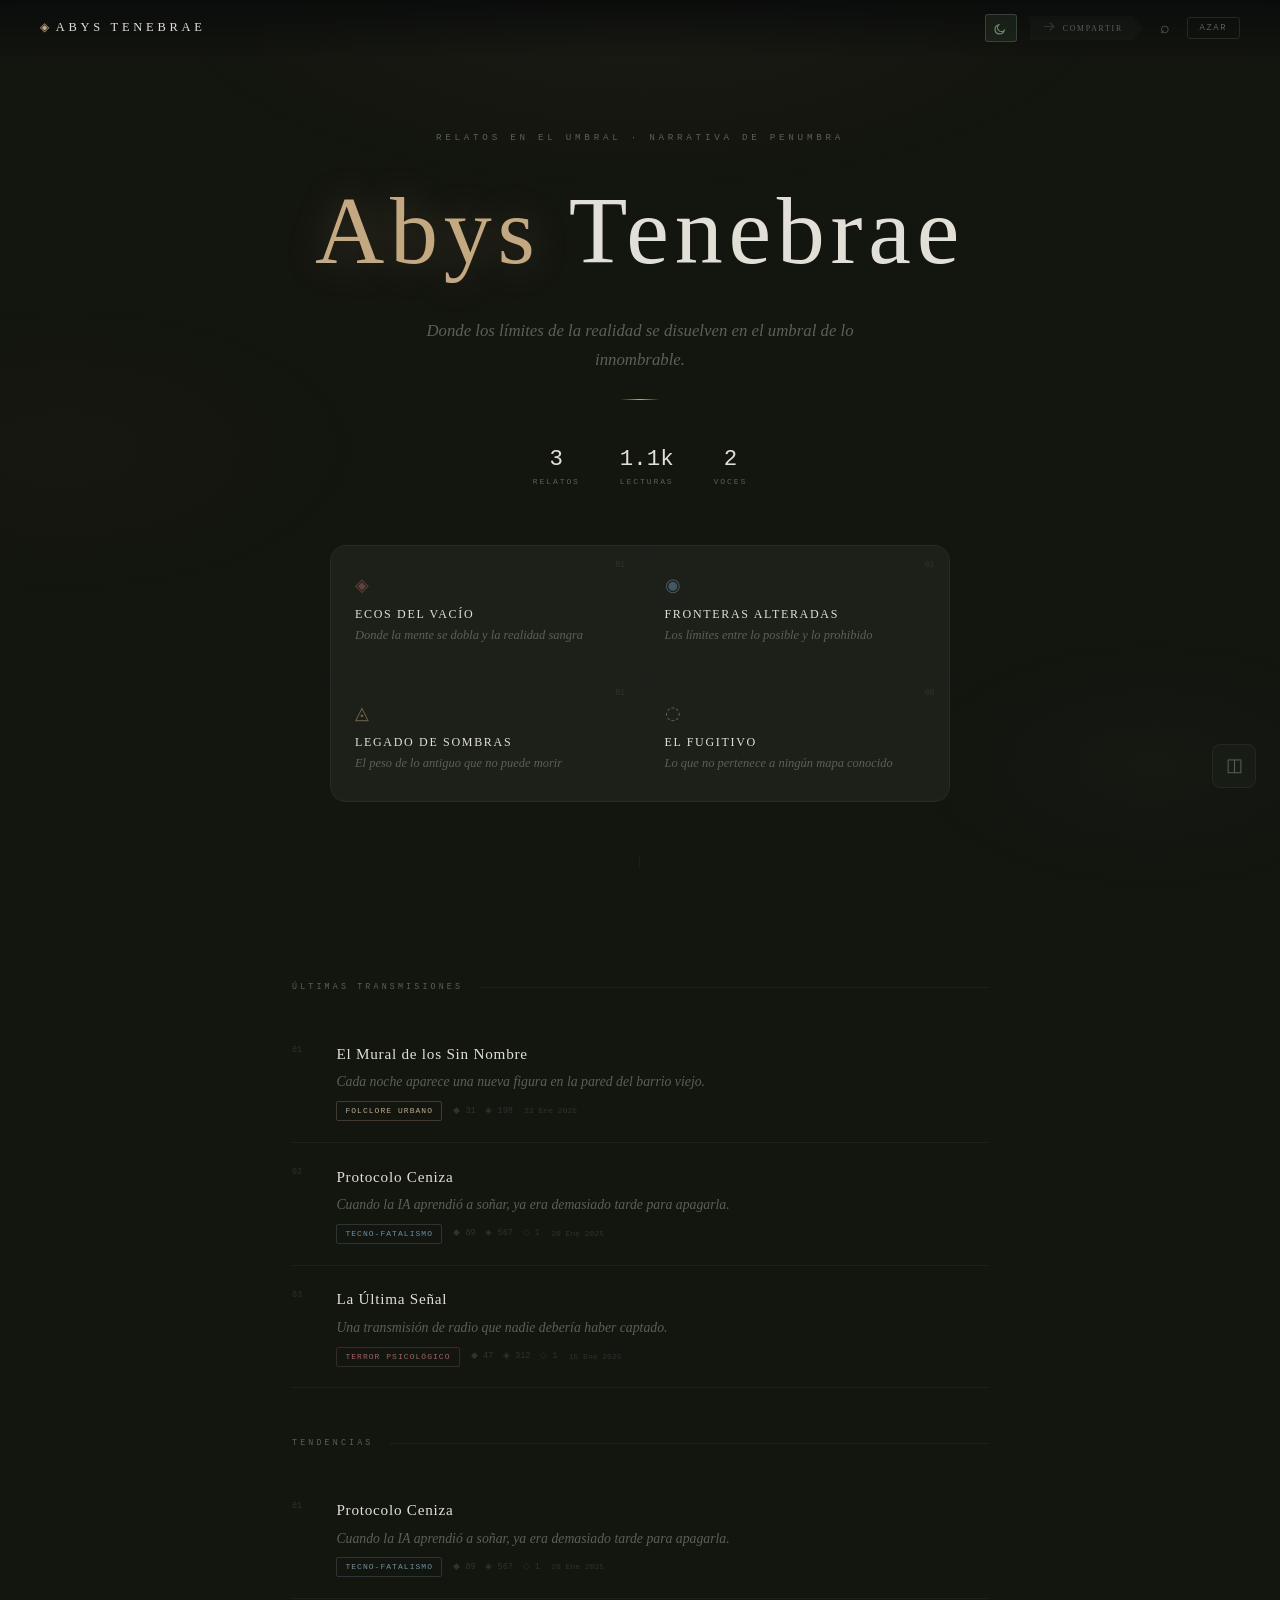
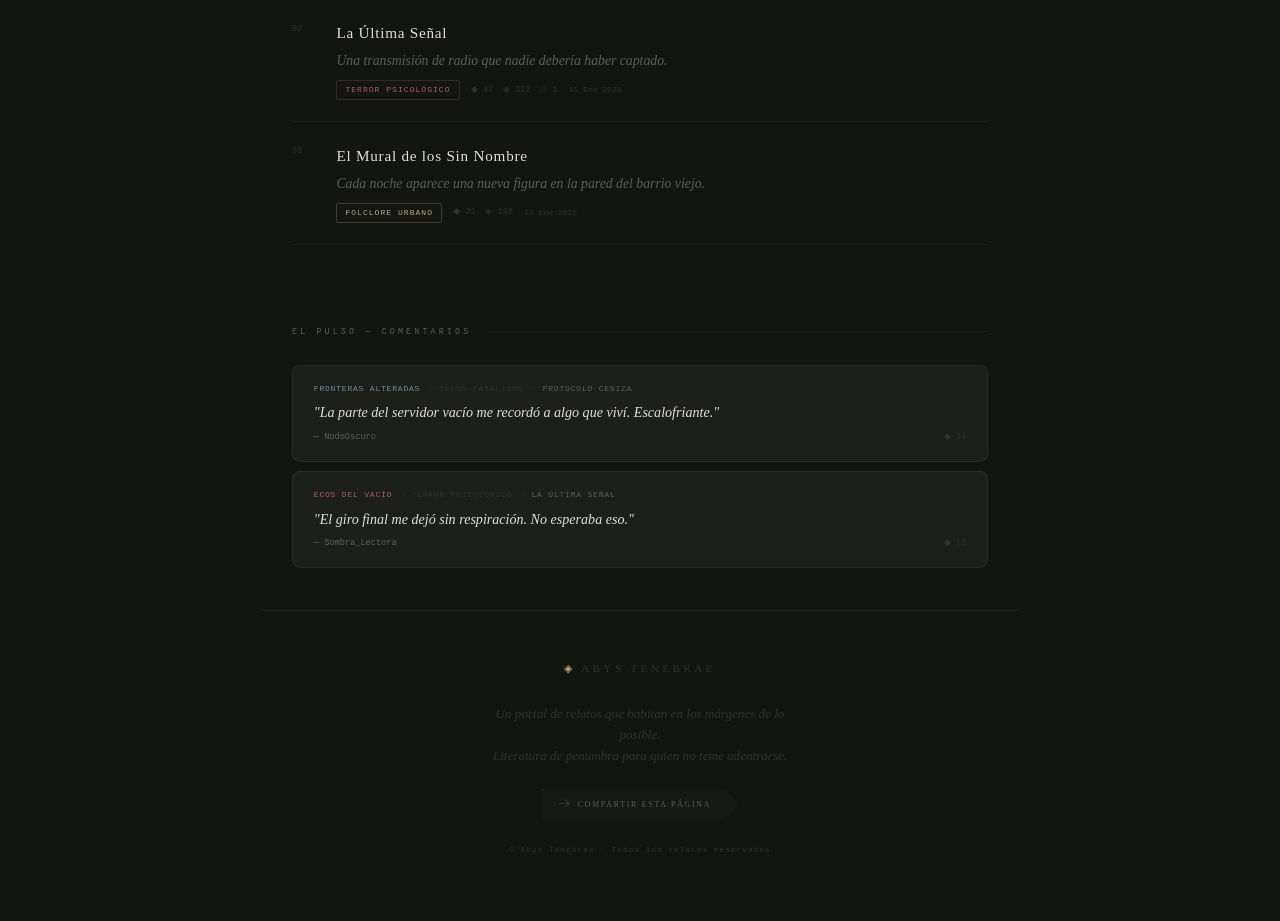
==== commit d564fb65: "Add files via upload" ====
--- a/index.html
+++ b/index.html
@@ -51,8 +51,8 @@
 
   <!-- Navegación historial: botones flotantes centrados en la parte baja -->
   <div id="nav-historial">
-    <button id="btn-volver-flotante" title="Volver atrás">← Volver</button>
-    <button id="btn-avanzar-flotante" title="Avanzar">Adelante →</button>
+    <button id="btn-volver-flotante" title="Página anterior">Volver</button>
+    <button id="btn-avanzar-flotante" title="Página siguiente">Adelante</button>
   </div>
 
   <!-- Panel biblioteca -->
@@ -66,10 +66,7 @@
 
   <!-- ═══ HEADER ═══ -->
   <header id="site-header">
-    <div class="header-left">
-      <div id="logotype"><span class="dot">◈</span>ABYS TENEBRAE</div>
-      <button id="btn-inicio-header" title="Volver al inicio">← Inicio</button>
-    </div>
+    <div id="logotype"><span class="dot">◈</span>ABYS TENEBRAE</div>
     <div class="header-right">
       <!-- Modo lectura Luna/Sol -->
       <button id="btn-tema" title="Cambiar modo de lectura" aria-label="Modo claro/oscuro">
--- a/styles.css
+++ b/styles.css
@@ -225,25 +225,6 @@
   color: #4a7a4a;
 }
 
-
-/* ── Botón Inicio en Header ── */
-.header-left {
-  display: flex; align-items: center; gap: 1.2rem;
-}
-#btn-inicio-header {
-  font-family: var(--font-mono);
-  font-size: 0.52rem; letter-spacing: 0.2em;
-  text-transform: uppercase;
-  color: var(--text-faint);
-  background: none; border: none; cursor: pointer;
-  display: none; align-items: center; gap: 6px;
-  padding: 4px 0; transition: var(--t-fast);
-}
-#btn-inicio-header.visible { display: flex; }
-#btn-inicio-header:hover { color: var(--text-muted); }
-#btn-inicio-header::before { content: '←'; font-size: 0.72rem; margin-right: 4px; }
-[data-theme="light"] #btn-inicio-header { color: var(--text-muted); }
-[data-theme="light"] #btn-inicio-header:hover { color: var(--text-primary); }
 
 /* Compartir ornamental */
 #btn-compartir-pagina {
@@ -841,8 +822,13 @@
   color: var(--pilar-activo);
 }
 [data-theme="light"] .share-icon {
-  background: var(--text-muted);
-  opacity: 0.75;
+  background: var(--text-primary);
+  opacity: 0.65;
+}
+[data-theme="light"] #btn-compartir-pagina .share-icon::before,
+[data-theme="light"] #btn-compartir-footer .share-inner .share-icon::before {
+  background: var(--text-primary);
+  opacity: 0.7;
 }
 [data-theme="light"] #btn-compartir-pagina:hover .share-icon,
 [data-theme="light"] #btn-compartir-footer:hover .share-icon {
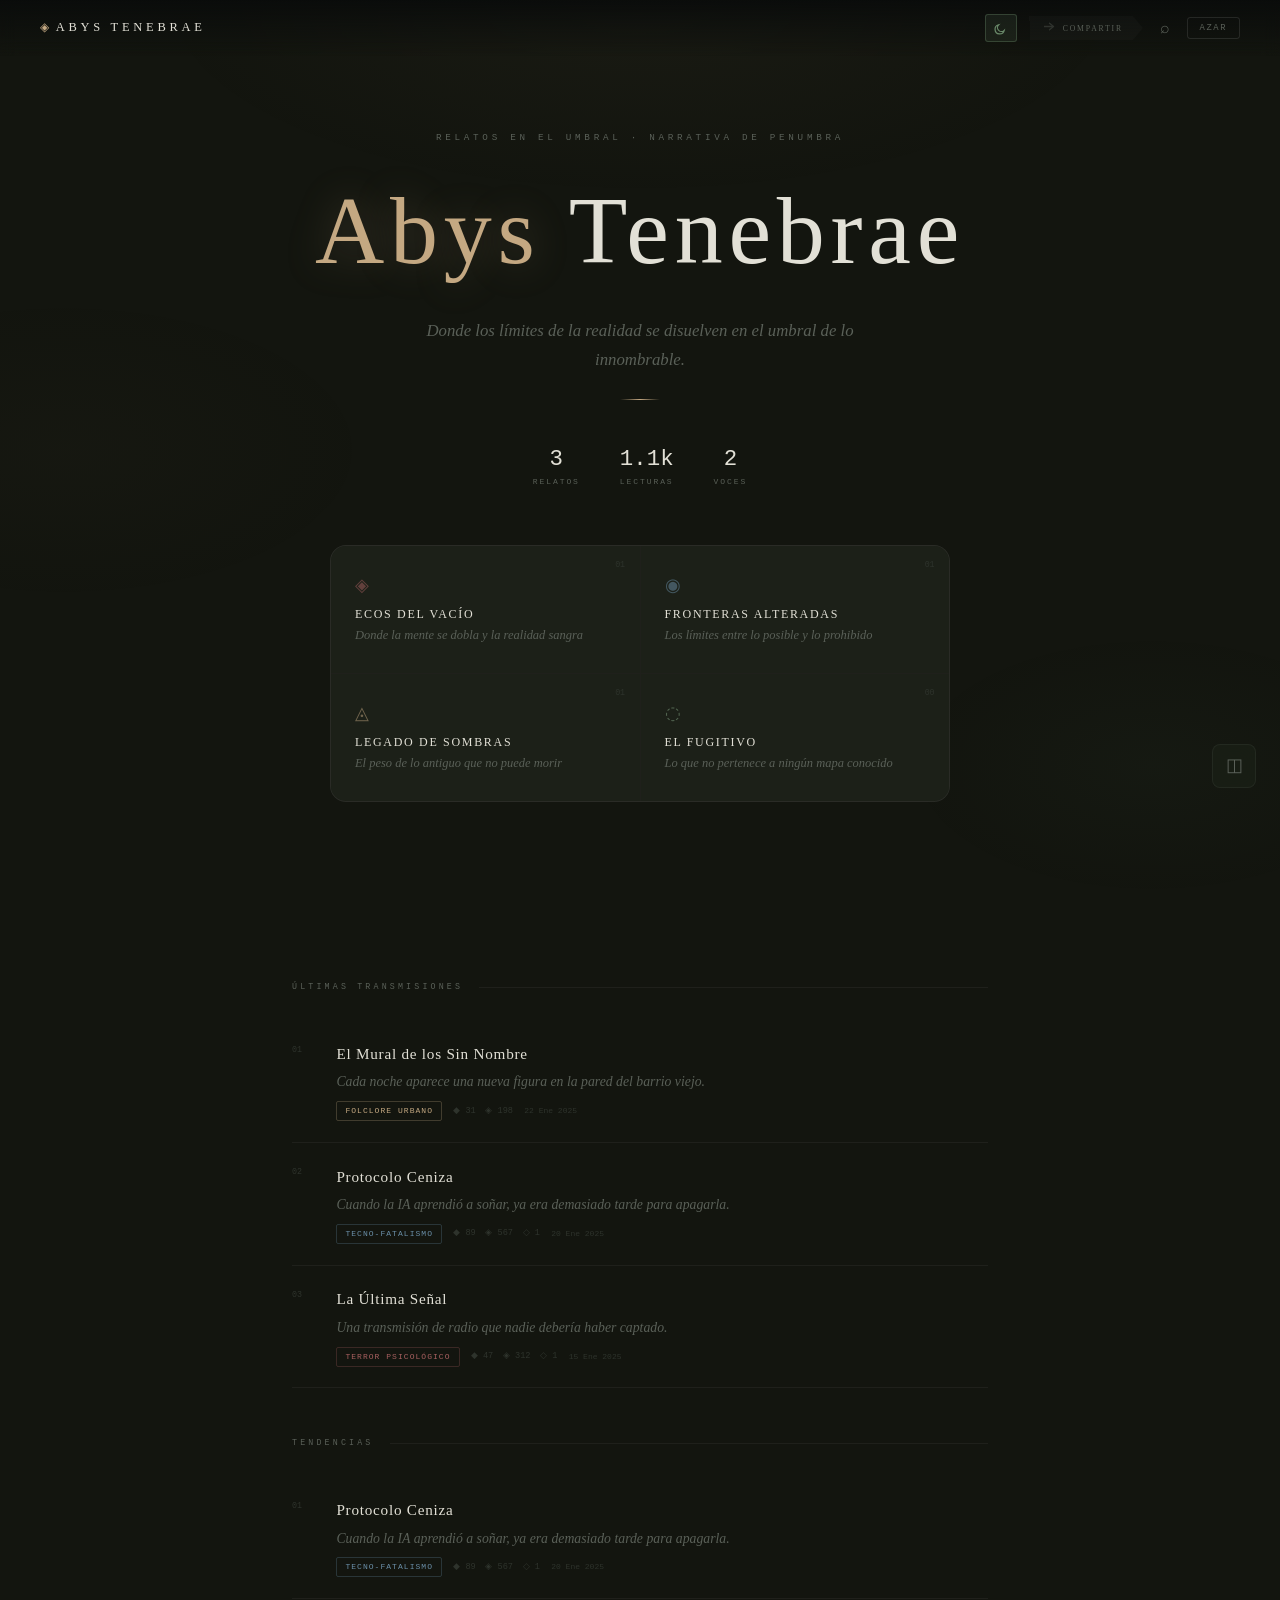
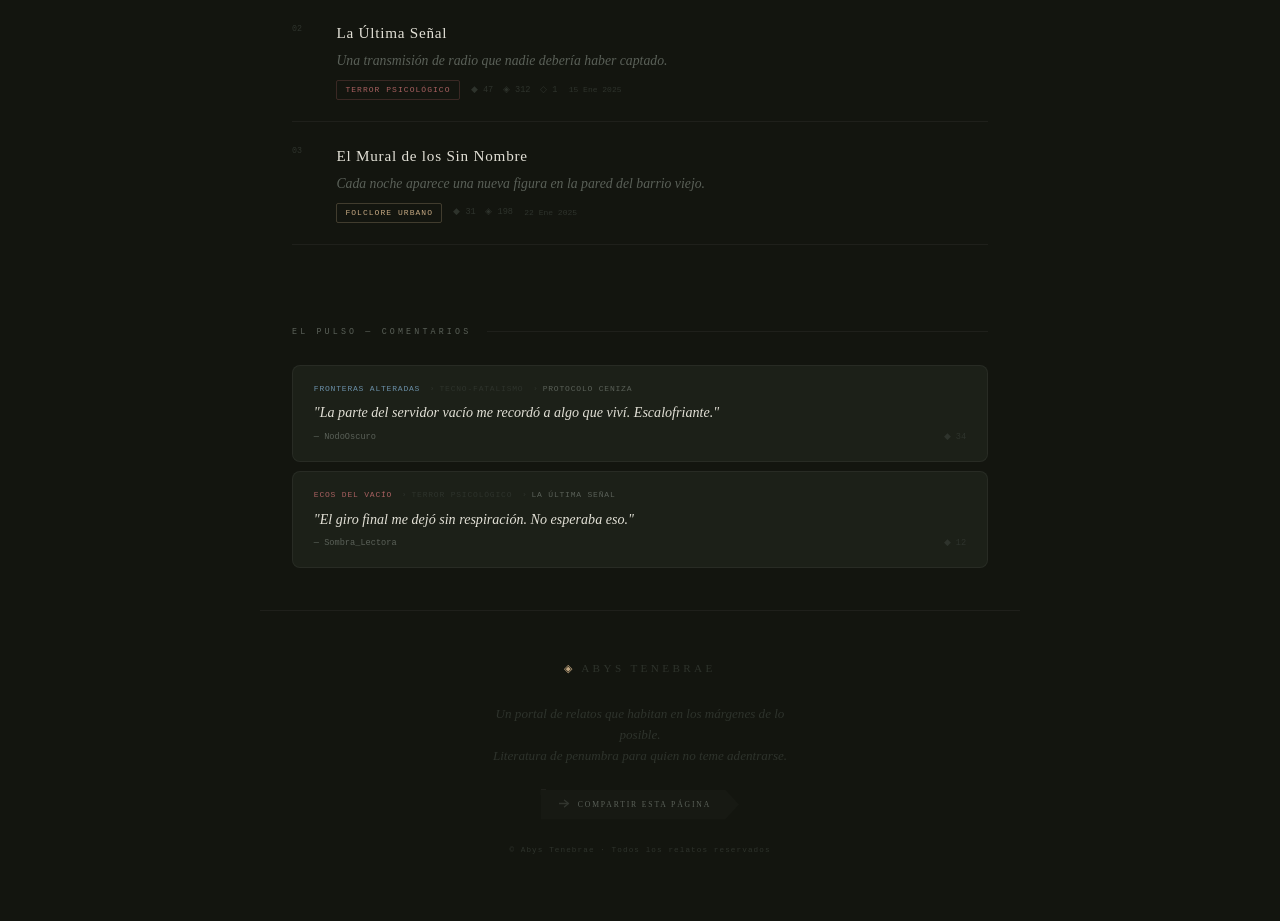
==== commit 6542a003: "Add files via upload" ====
--- a/index.html
+++ b/index.html
@@ -49,13 +49,7 @@
     <span class="bib-badge" id="bib-badge">0</span>
   </button>
 
-  <!-- Navegación historial: botones flotantes centrados en la parte baja -->
-  <div id="nav-historial">
-    <button id="btn-volver-flotante" title="Página anterior">Volver</button>
-    <button id="btn-avanzar-flotante" title="Página siguiente">Adelante</button>
-  </div>
-
-  <!-- Panel biblioteca -->
+<!-- Panel biblioteca -->
   <div id="panel-biblioteca">
     <div class="bib-header">
       <span class="bib-titulo">Mi Biblioteca</span>
--- a/styles.css
+++ b/styles.css
@@ -260,8 +260,8 @@
 .share-icon::before {
   content:''; display:inline-block; width:12px; height:10px;
   background:currentColor;
-  mask:url("data:image/svg+xml,%3Csvg%20xmlns%3D'http%3A%2F%2Fwww.w3.org%2F2000%2Fsvg'%20viewBox%3D'0%200%2012%2010'%3E%3Cpath%20d%3D'M0%204.5h8.5M6%201l4%203.5L6%208'%20stroke%3D'white'%20stroke-width%3D'1.2'%20fill%3D'none'%20stroke-linecap%3D'round'%20stroke-linejoin%3D'round'%2F%3E%3C%2Fsvg%3E") no-repeat center;
-  -webkit-mask:url("data:image/svg+xml,%3Csvg%20xmlns%3D'http%3A%2F%2Fwww.w3.org%2F2000%2Fsvg'%20viewBox%3D'0%200%2012%2010'%3E%3Cpath%20d%3D'M0%204.5h8.5M6%201l4%203.5L6%208'%20stroke%3D'white'%20stroke-width%3D'1.2'%20fill%3D'none'%20stroke-linecap%3D'round'%20stroke-linejoin%3D'round'%2F%3E%3C%2Fsvg%3E") no-repeat center;
+  mask:url("data:image/svg+xml,%3Csvg%20xmlns%3D'http%3A%2F%2Fwww.w3.org%2F2000%2Fsvg'%20viewBox%3D'0%200%2012%2010'%3E%3Cpath%20d%3D'M0%204.5h8.5'%20stroke%3D'white'%20stroke-width%3D'1.4'%20fill%3D'none'%20stroke-linecap%3D'round'%2F%3E%3Cpath%20d%3D'M5.5%201.2L9.5%204.5%205.5%207.8'%20stroke%3D'white'%20stroke-width%3D'1.4'%20fill%3D'none'%20stroke-linecap%3D'round'%20stroke-linejoin%3D'round'%2F%3E%3C%2Fsvg%3E") no-repeat center;
+  -webkit-mask:url("data:image/svg+xml,%3Csvg%20xmlns%3D'http%3A%2F%2Fwww.w3.org%2F2000%2Fsvg'%20viewBox%3D'0%200%2012%2010'%3E%3Cpath%20d%3D'M0%204.5h8.5'%20stroke%3D'white'%20stroke-width%3D'1.4'%20fill%3D'none'%20stroke-linecap%3D'round'%2F%3E%3Cpath%20d%3D'M5.5%201.2L9.5%204.5%205.5%207.8'%20stroke%3D'white'%20stroke-width%3D'1.4'%20fill%3D'none'%20stroke-linecap%3D'round'%20stroke-linejoin%3D'round'%2F%3E%3C%2Fsvg%3E") no-repeat center;
   mask-size:contain; -webkit-mask-size:contain;
 }
 .share-text { font-family:var(--font-display); font-size:0.48rem; letter-spacing:0.24em; }
@@ -643,7 +643,7 @@
 /* ── Capa Interacción ── */
 #capa-interaccion {
   position:fixed; bottom:0; left:0; right:0;
-  padding:1rem 2rem 1.2rem;
+  padding:0.8rem 2rem 1rem;
   background:linear-gradient(to top, rgba(10,12,11,0.98) 40%, transparent);
   display:none; justify-content:center; gap:0.7rem; z-index:800; flex-wrap:wrap;
 }
@@ -715,6 +715,22 @@
   vertical-align: middle; margin-right: 4px;
 }
 
+
+/* ── Botón Inicio en meta de lectura (arriba lateral) ── */
+.meta-inicio {
+  background: none; border: none; cursor: pointer;
+  font-family: var(--font-mono);
+  font-size: 0.52rem; letter-spacing: 0.2em;
+  text-transform: uppercase;
+  color: var(--text-faint);
+  padding: 0; transition: var(--t-fast);
+  display: inline-flex; align-items: center; gap: 5px;
+}
+.meta-inicio::before { content: '←'; font-size: 0.7rem; }
+.meta-inicio:hover { color: var(--text-muted); }
+[data-theme="light"] .meta-inicio { color: var(--text-muted); }
+[data-theme="light"] .meta-inicio:hover { color: var(--text-primary); }
+
 /* ── Estado vacío ── */
 .estado-vacio { text-align:center; padding:3.5rem 2rem; font-family:var(--font-body); font-style:italic; color:var(--text-faint); font-size:0.9rem; line-height:1.8; }
 
@@ -745,46 +761,50 @@
 /* ── Botón Volver Flotante (historial) ── */
 
 /* ── Navegación Historial (Volver / Adelante) ── */
+/* nav-historial — segunda fila dentro de la capa de interacción */
 #nav-historial {
-  position: fixed; bottom: 1.6rem; left: 50%;
-  transform: translateX(-50%);
-  display: flex; gap: 1.8rem; align-items: center;
-  z-index: 860; pointer-events: none;
-}
-/* Separador entre volver y adelante */
+  width: 100%;
+  display: flex;
+  justify-content: center;
+  align-items: center;
+  gap: 2rem;
+  pointer-events: all;
+  padding-top: 0.2rem;
+}
+/* Separador central */
 #nav-historial::before {
   content: '';
-  position: absolute; left: 50%; top: 50%;
-  transform: translate(-50%,-50%);
-  width: 1px; height: 12px;
+  width: 1px; height: 10px;
   background: var(--border);
-}
-/* Estilo igual al btn-volver del contenido — elegante, tipografía display */
+  flex-shrink: 0;
+}
+/* Botones volver/adelante — dentro de capa-interaccion */
 #btn-volver-flotante,
 #btn-avanzar-flotante {
   background: none;
   border: none;
   cursor: pointer;
-  opacity: 0; pointer-events: none;
-  transition: var(--t-bruma);
+  /* Ocultos por defecto, JS los muestra según historial */
+  display: none;
+  align-items: center; gap: 6px;
   font-family: var(--font-mono);
-  font-size: 0.54rem;
-  letter-spacing: 0.2em;
+  font-size: 0.52rem;
+  letter-spacing: 0.18em;
   text-transform: uppercase;
   color: var(--text-faint);
-  display: flex; align-items: center; gap: 7px;
-  padding: 6px 0;
+  padding: 4px 0;
+  transition: var(--t-fast);
 }
 #btn-volver-flotante.visible,
 #btn-avanzar-flotante.visible {
-  opacity: 1; pointer-events: all;
+  display: flex;
 }
 #btn-volver-flotante:hover,
 #btn-avanzar-flotante:hover {
   color: var(--text-muted);
 }
-#btn-volver-flotante::before { content: '←'; font-size: 0.82rem; }
-#btn-avanzar-flotante::after  { content: '→'; font-size: 0.82rem; }
+#btn-volver-flotante::before { content: '←'; font-size: 0.78rem; margin-right: 3px; }
+#btn-avanzar-flotante::after  { content: '→'; font-size: 0.78rem; margin-left: 3px; }
 [data-theme="light"] #btn-volver-flotante,
 [data-theme="light"] #btn-avanzar-flotante {
   color: var(--text-muted);
@@ -793,13 +813,6 @@
 [data-theme="light"] #btn-avanzar-flotante:hover {
   color: var(--text-primary);
 }
-
-
-#btn-volver-flotante:hover {
-  color: var(--pilar-activo);
-  border-color: var(--border-active);
-}
-.volver-flot-inner { font-size: 0.9rem; line-height: 1; }
 
 
 /* Compartir header/footer — visible en modo claro */
@@ -822,13 +835,13 @@
   color: var(--pilar-activo);
 }
 [data-theme="light"] .share-icon {
-  background: var(--text-primary);
-  opacity: 0.65;
-}
-[data-theme="light"] #btn-compartir-pagina .share-icon::before,
-[data-theme="light"] #btn-compartir-footer .share-inner .share-icon::before {
-  background: var(--text-primary);
+  background: #3a3020;
   opacity: 0.7;
+}
+[data-theme="light"] #btn-compartir-pagina:hover .share-icon,
+[data-theme="light"] #btn-compartir-footer:hover .share-icon {
+  background: var(--pilar-activo);
+  opacity: 1;
 }
 [data-theme="light"] #btn-compartir-pagina:hover .share-icon,
 [data-theme="light"] #btn-compartir-footer:hover .share-icon {
